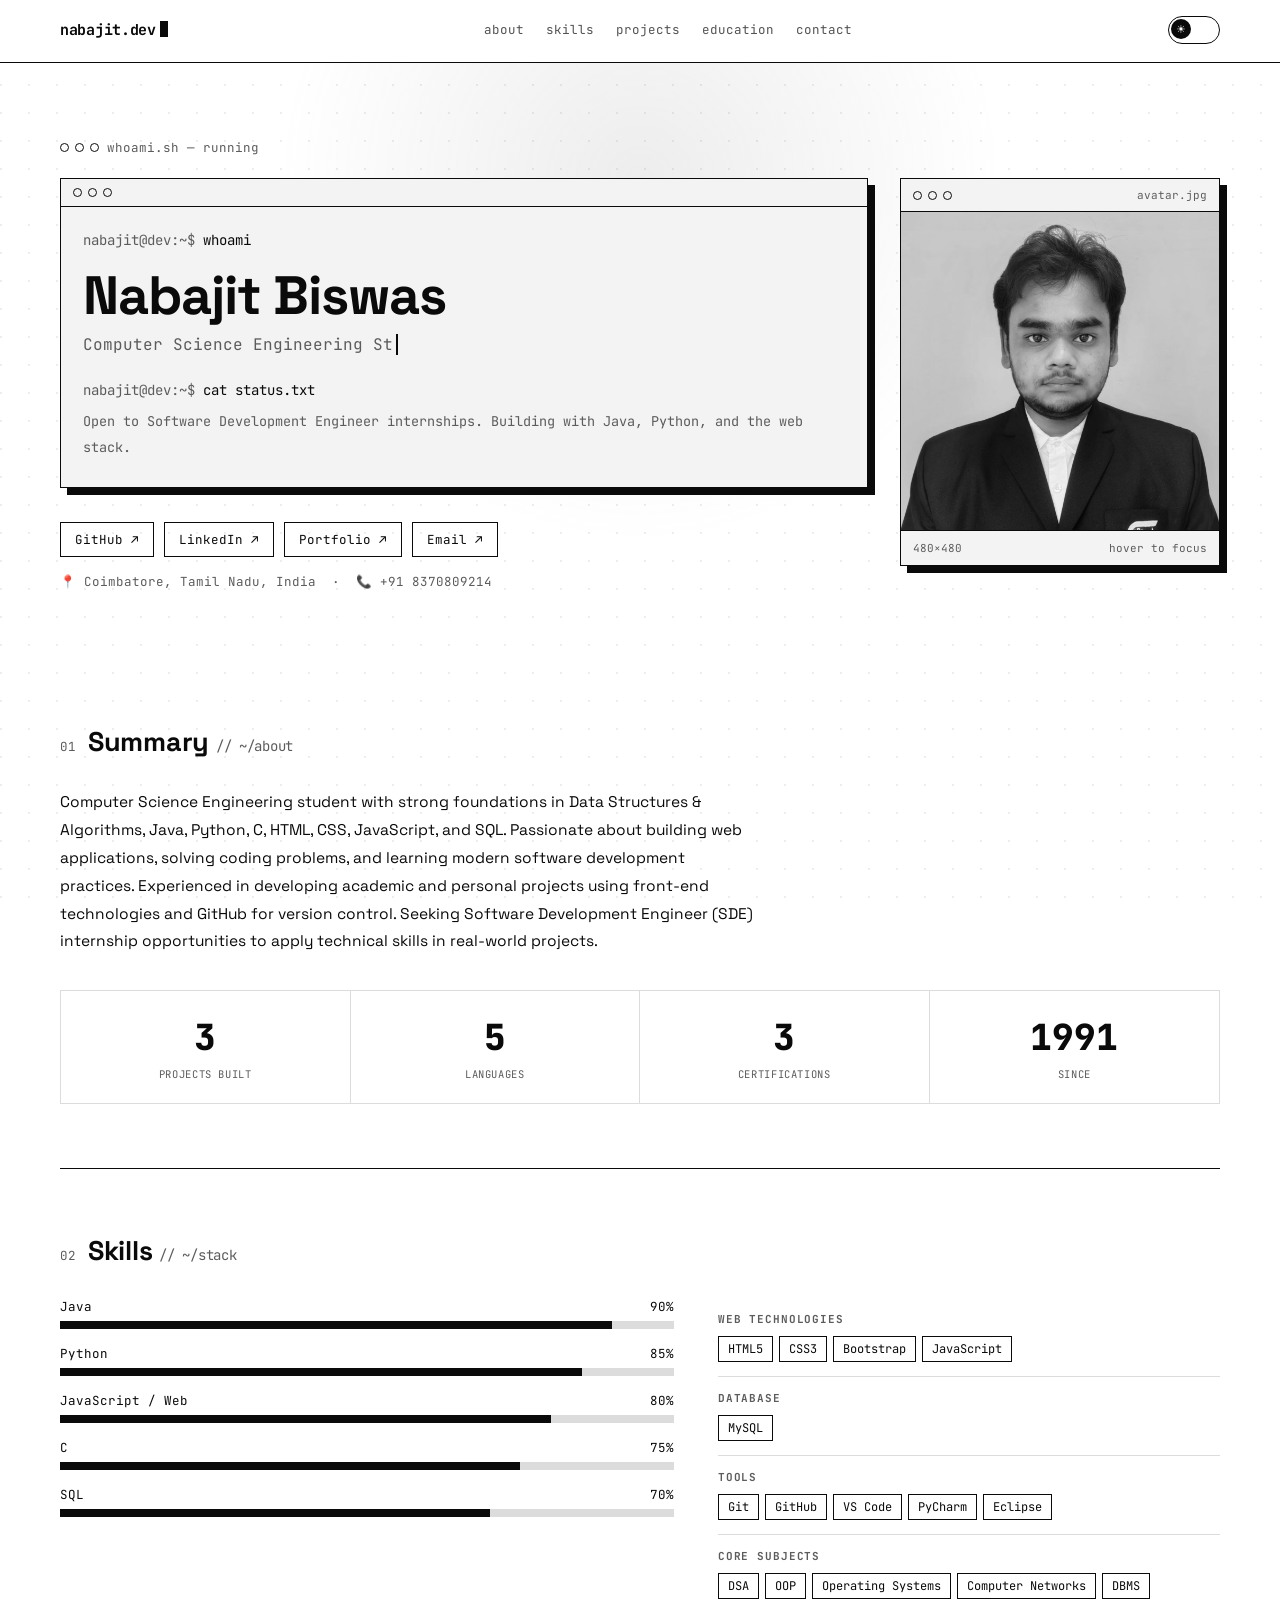
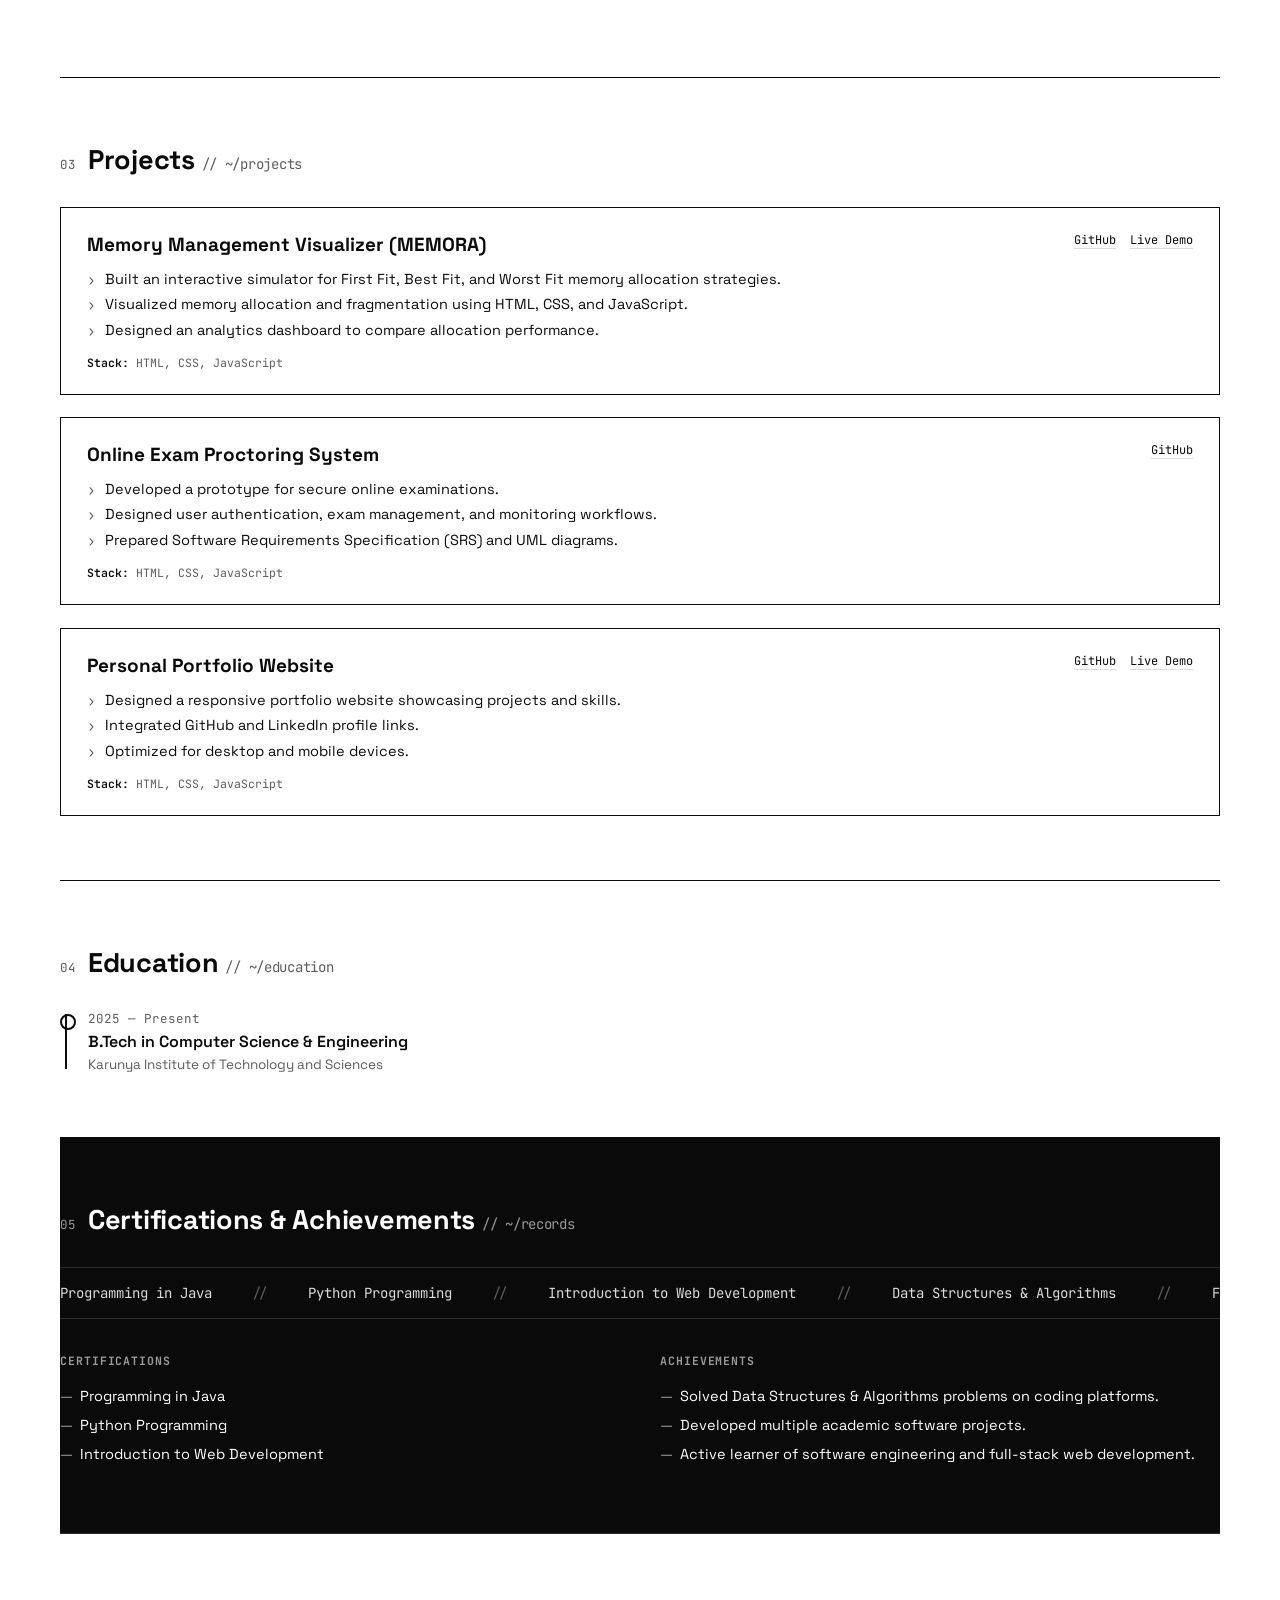
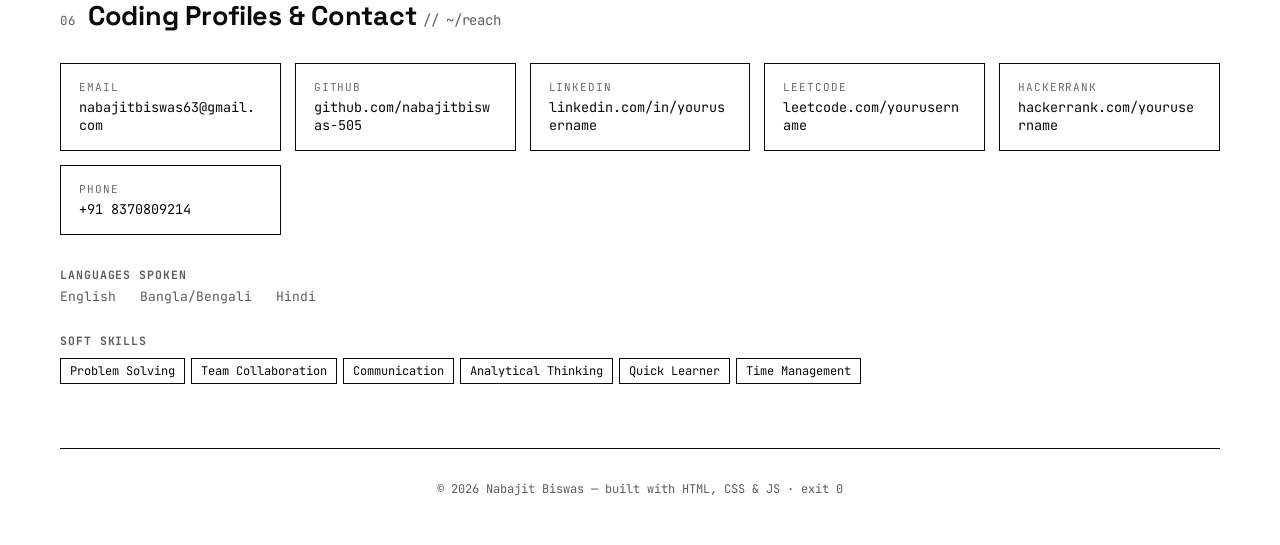
==== index.html @ b0992109 "Add files via upload" ====
<!DOCTYPE html>
<html lang="en">
<head>
<meta charset="UTF-8">
<meta name="viewport" content="width=device-width, initial-scale=1.0">
<title>Nabajit Biswas — Software Developer</title>
<link rel="preconnect" href="https://fonts.googleapis.com">
<link href="https://fonts.googleapis.com/css2?family=JetBrains+Mono:wght@400;500;700;800&family=Space+Grotesk:wght@400;500;600;700&display=swap" rel="stylesheet">
<link rel="stylesheet" href="style.css">
</head>
<body data-theme="light">
<div id="dotgrid"></div>
<div id="spotlight"></div>

<header class="nav">
  <div class="nav-inner">
    <div class="brand">nabajit<span class="mono">.dev</span><span class="cursor"></span></div>
    <nav class="links">
      <a href="#about">about</a>
      <a href="#skills">skills</a>
      <a href="#projects">projects</a>
      <a href="#education">education</a>
      <a href="#contact">contact</a>
    </nav>
    <button class="toggle" id="themeToggle" aria-label="Toggle day and night theme">
      <div class="knob"><span id="knobIcon">☀</span></div>
    </button>
  </div>
  <div class="scroll-progress" id="scrollProgress"></div>
</header>

<main class="wrap">

  <!-- ===== 00 HERO ===== -->
  <section class="hero" id="about">
    <div class="eyebrow load-item" style="animation-delay:.05s;">
      <span class="dot-row"><span class="dot"></span><span class="dot"></span><span class="dot"></span></span>
      whoami.sh — running
    </div>

    <div class="hero-grid">
      <div>
        <div class="terminal load-item" style="animation-delay:.15s;">
          <div class="terminal-bar"><span></span><span></span><span></span></div>
          <div class="terminal-body">
            <div><span class="prompt">nabajit@dev:~$</span> <span class="out">whoami</span></div>
            <h1>Nabajit Biswas<span class="glitch-layer">Nabajit Biswas</span></h1>
            <div class="role"><span id="typedRole"></span></div>
            <div><span class="prompt">nabajit@dev:~$</span> <span class="out">cat status.txt</span></div>
            <div style="margin-top:6px; color:var(--muted); font-size:13.5px;">Open to Software Development Engineer internships. Building with Java, Python, and the web stack.</div>
          </div>
        </div>

        <div class="hero-links load-item" style="animation-delay:.3s;">
          <a class="pill" href="https://github.com/nabajitbiswas-505" target="_blank" rel="noopener"><span>GitHub ↗</span></a>
          <a class="pill" href="https://linkedin.com/in/yourusername" target="_blank" rel="noopener"><span>LinkedIn ↗</span></a>
          <a class="pill" href="https://yourportfolio.com" target="_blank" rel="noopener"><span>Portfolio ↗</span></a>
          <a class="pill" href="mailto:nabajitbiswas63@gmail.com"><span>Email ↗</span></a>
        </div>
        <div class="location load-item" style="animation-delay:.4s;">📍 Coimbatore, Tamil Nadu, India &nbsp;·&nbsp; 📞 +91 8370809214</div>
      </div>

      <!-- Profile photo — replace the src below with your own image -->
      <div class="photo-card load-item" style="animation-delay:.2s;">
        <div class="photo-bar">
          <span class="photo-bar-dots"><span></span><span></span><span></span></span>
          <span class="photo-bar-label">avatar.jpg</span>
        </div>
        <div class="photo-frame">
          <img src="avatar.jpg" alt="Nabajit Biswas">
        </div>
        <div class="photo-caption"><span>480×480</span><span>hover to focus</span></div>
      </div>
    </div>
  </section>

  <!-- ===== 01 ABOUT / SUMMARY + STATS ===== -->
  <section class="portion reveal">
    <div class="sec-head">
      <span class="sec-num mono">01</span>
      <span class="sec-title">Summary <span class="path">// ~/about</span></span>
    </div>
    <p class="body-text">
      Computer Science Engineering student with strong foundations in Data Structures &amp; Algorithms, Java, Python, C, HTML, CSS, JavaScript, and SQL. Passionate about building web applications, solving coding problems, and learning modern software development practices. Experienced in developing academic and personal projects using front-end technologies and GitHub for version control. Seeking Software Development Engineer (SDE) internship opportunities to apply technical skills in real-world projects.
    </p>
    <div class="stat-row reveal-stagger">
      <div class="stat"><div class="num" data-count="3">0</div><div class="label">Projects Built</div></div>
      <div class="stat"><div class="num" data-count="5">0</div><div class="label">Languages</div></div>
      <div class="stat"><div class="num" data-count="3">0</div><div class="label">Certifications</div></div>
      <div class="stat"><div class="num" data-count="2025">0</div><div class="label">Since</div></div>
    </div>
  </section>

  <!-- ===== 02 SKILLS ===== -->
  <section class="portion reveal" id="skills">
    <div class="sec-head">
      <span class="sec-num mono">02</span>
      <span class="sec-title">Skills <span class="path">// ~/stack</span></span>
    </div>
    <div class="skills-layout">
      <div>
        <div class="bar-item">
          <div class="bar-top"><span>Java</span><span class="muted">90%</span></div>
          <div class="bar-track"><div class="bar-fill" data-fill="90"></div></div>
        </div>
        <div class="bar-item">
          <div class="bar-top"><span>Python</span><span class="muted">85%</span></div>
          <div class="bar-track"><div class="bar-fill" data-fill="85"></div></div>
        </div>
        <div class="bar-item">
          <div class="bar-top"><span>JavaScript / Web</span><span class="muted">80%</span></div>
          <div class="bar-track"><div class="bar-fill" data-fill="80"></div></div>
        </div>
        <div class="bar-item">
          <div class="bar-top"><span>C</span><span class="muted">75%</span></div>
          <div class="bar-track"><div class="bar-fill" data-fill="75"></div></div>
        </div>
        <div class="bar-item">
          <div class="bar-top"><span>SQL</span><span class="muted">70%</span></div>
          <div class="bar-track"><div class="bar-fill" data-fill="70"></div></div>
        </div>
      </div>
      <div>
        <div class="skill-cat">
          <h3>Web Technologies</h3>
          <div class="tag-list"><span class="tag">HTML5</span><span class="tag">CSS3</span><span class="tag">Bootstrap</span><span class="tag">JavaScript</span></div>
        </div>
        <div class="skill-cat">
          <h3>Database</h3>
          <div class="tag-list"><span class="tag">MySQL</span></div>
        </div>
        <div class="skill-cat">
          <h3>Tools</h3>
          <div class="tag-list"><span class="tag">Git</span><span class="tag">GitHub</span><span class="tag">VS Code</span><span class="tag">PyCharm</span><span class="tag">Eclipse</span></div>
        </div>
        <div class="skill-cat">
          <h3>Core Subjects</h3>
          <div class="tag-list">
            <span class="tag">DSA</span><span class="tag">OOP</span><span class="tag">Operating Systems</span><span class="tag">Computer Networks</span><span class="tag">DBMS</span>
          </div>
        </div>
      </div>
    </div>
  </section>

  <!-- ===== 03 PROJECTS ===== -->
  <section class="portion reveal" id="projects">
    <div class="sec-head">
      <span class="sec-num mono">03</span>
      <span class="sec-title">Projects <span class="path">// ~/projects</span></span>
    </div>

    <div class="project tilt">
      <div class="project-top">
        <div class="project-title">Memory Management Visualizer (MEMORA)</div>
        <div class="project-links">
          <a href="https://github.com/yourusername/memora" target="_blank" rel="noopener">GitHub</a>
          <a href="https://yourusername.github.io/memora" target="_blank" rel="noopener">Live Demo</a>
        </div>
      </div>
      <ul>
        <li>Built an interactive simulator for First Fit, Best Fit, and Worst Fit memory allocation strategies.</li>
        <li>Visualized memory allocation and fragmentation using HTML, CSS, and JavaScript.</li>
        <li>Designed an analytics dashboard to compare allocation performance.</li>
      </ul>
      <div class="stack"><b>Stack:</b> HTML, CSS, JavaScript</div>
    </div>

    <div class="project tilt">
      <div class="project-top">
        <div class="project-title">Online Exam Proctoring System</div>
        <div class="project-links"><a href="https://github.com/yourusername/online-exam-proctoring" target="_blank" rel="noopener">GitHub</a></div>
      </div>
      <ul>
        <li>Developed a prototype for secure online examinations.</li>
        <li>Designed user authentication, exam management, and monitoring workflows.</li>
        <li>Prepared Software Requirements Specification (SRS) and UML diagrams.</li>
      </ul>
      <div class="stack"><b>Stack:</b> HTML, CSS, JavaScript</div>
    </div>

    <div class="project tilt">
      <div class="project-top">
        <div class="project-title">Personal Portfolio Website</div>
        <div class="project-links">
          <a href="https://github.com/nabajitbiswas-505" target="_blank" rel="noopener">GitHub</a>
          <a href="https://nabajitbiswas-505.github.io/" target="_blank" rel="noopener">Live Demo</a>
        </div>
      </div>
      <ul>
        <li>Designed a responsive portfolio website showcasing projects and skills.</li>
        <li>Integrated GitHub and LinkedIn profile links.</li>
        <li>Optimized for desktop and mobile devices.</li>
      </ul>
      <div class="stack"><b>Stack:</b> HTML, CSS, JavaScript</div>
    </div>
  </section>

  <!-- ===== 04 EDUCATION ===== -->
  <section class="portion reveal" id="education">
    <div class="sec-head">
      <span class="sec-num mono">04</span>
      <span class="sec-title">Education <span class="path">// ~/education</span></span>
    </div>
    <div class="timeline">
      <div class="timeline-item">
        <div class="t-date">2025 — Present</div>
        <div class="t-title">B.Tech in Computer Science &amp; Engineering</div>
        <div class="t-sub">Karunya Institute of Technology and Sciences</div>
      </div>
    </div>
  </section>

  <!-- ===== 05 CERTS + ACHIEVEMENTS (inverted portion) ===== -->
  <section class="portion invert reveal">
    <div class="sec-head">
      <span class="sec-num mono">05</span>
      <span class="sec-title">Certifications &amp; Achievements <span class="path">// ~/records</span></span>
    </div>

    <div class="marquee">
      <div class="marquee-track">
        <span>Programming in Java</span><span>Python Programming</span><span>Introduction to Web Development</span>
        <span>Data Structures &amp; Algorithms</span><span>Full-Stack Web Development</span>
        <span>Programming in Java</span><span>Python Programming</span><span>Introduction to Web Development</span>
        <span>Data Structures &amp; Algorithms</span><span>Full-Stack Web Development</span>
      </div>
    </div>

    <div class="two-col">
      <div>
        <h3 class="mono muted-i" style="font-size:11.5px; text-transform:uppercase; letter-spacing:.08em; margin-bottom:14px;">Certifications</h3>
        <ul class="list-plain">
          <li>Programming in Java</li>
          <li>Python Programming</li>
          <li>Introduction to Web Development</li>
        </ul>
      </div>
      <div>
        <h3 class="mono muted-i" style="font-size:11.5px; text-transform:uppercase; letter-spacing:.08em; margin-bottom:14px;">Achievements</h3>
        <ul class="list-plain">
          <li>Solved Data Structures &amp; Algorithms problems on coding platforms.</li>
          <li>Developed multiple academic software projects.</li>
          <li>Active learner of software engineering and full-stack web development.</li>
        </ul>
      </div>
    </div>
  </section>

  <!-- ===== 06 CONTACT ===== -->
  <section class="portion reveal" id="contact">
    <div class="sec-head">
      <span class="sec-num mono">06</span>
      <span class="sec-title">Coding Profiles &amp; Contact <span class="path">// ~/reach</span></span>
    </div>
    <div class="contact-grid reveal-stagger">
      <a class="contact-card" href="mailto:nabajitbiswas63@gmail.com"><span class="k">Email</span><span class="v">nabajitbiswas63@gmail.com</span></a>
      <a class="contact-card" href="https://github.com/nabajitbiswas-505" target="_blank" rel="noopener"><span class="k">GitHub</span><span class="v">github.com/nabajitbiswas-505</span></a>
      <a class="contact-card" href="https://linkedin.com/in/yourusername" target="_blank" rel="noopener"><span class="k">LinkedIn</span><span class="v">linkedin.com/in/yourusername</span></a>
      <a class="contact-card" href="https://leetcode.com/yourusername" target="_blank" rel="noopener"><span class="k">LeetCode</span><span class="v">leetcode.com/yourusername</span></a>
      <a class="contact-card" href="https://www.hackerrank.com/yourusername" target="_blank" rel="noopener"><span class="k">HackerRank</span><span class="v">hackerrank.com/yourusername</span></a>
      <a class="contact-card" href="tel:+918370809214"><span class="k">Phone</span><span class="v">+91 8370809214</span></a>
    </div>

    <div style="margin-top:32px;">
      <h3 class="mono" style="font-size:11.5px; text-transform:uppercase; letter-spacing:.08em; color:var(--muted); margin-bottom:6px;">Languages Spoken</h3>
      <div class="lang-row"><span>English</span><span>Bangla/Bengali</span><span>Hindi</span></div>
    </div>
    <div style="margin-top:28px;">
      <h3 class="mono" style="font-size:11.5px; text-transform:uppercase; letter-spacing:.08em; color:var(--muted); margin-bottom:10px;">Soft Skills</h3>
      <div class="tag-list">
        <span class="tag">Problem Solving</span><span class="tag">Team Collaboration</span><span class="tag">Communication</span>
        <span class="tag">Analytical Thinking</span><span class="tag">Quick Learner</span><span class="tag">Time Management</span>
      </div>
    </div>
  </section>

</main>

<footer><p>© 2026 Nabajit Biswas — built with HTML, CSS &amp; JS · exit 0</p></footer>

<script src="script.js"></script>
</body>
</html>
---- style.css ----
:root{
    --bg:#ffffff; --fg:#0a0a0a; --muted:#5c5c5c;
    --line:#0a0a0a; --line-faint:#dcdcdc; --panel:#f3f3f3;
    --invert-bg:#0a0a0a; --invert-fg:#ffffff; --invert-muted:#9a9a9a; --invert-line-faint:#2c2c2c;
    --shadow:7px 7px 0 var(--fg);
    color-scheme:light;
  }
  [data-theme="dark"]{
    --bg:#0a0a0a; --fg:#f5f5f5; --muted:#9a9a9a;
    --line:#f5f5f5; --line-faint:#2c2c2c; --panel:#151515;
    --invert-bg:#f5f5f5; --invert-fg:#0a0a0a; --invert-muted:#5c5c5c; --invert-line-faint:#dcdcdc;
    --shadow:7px 7px 0 var(--fg);
    color-scheme:dark;
  }
  *{ box-sizing:border-box; margin:0; padding:0; }
  html{ scroll-behavior:smooth; }
  body{
    background:var(--bg); color:var(--fg); font-family:'Space Grotesk',sans-serif;
    transition:background .4s ease, color .4s ease; -webkit-font-smoothing:antialiased;
    overflow-x:hidden;
  }
  .mono{ font-family:'JetBrains Mono',monospace; }
  a{ color:inherit; }
  ::selection{ background:var(--fg); color:var(--bg); }
  @media (prefers-reduced-motion: reduce){
    *{ animation-duration:.01ms !important; transition-duration:.01ms !important; }
    html{ scroll-behavior:auto; }
  }

  .wrap{ max-width:1240px; margin:0 auto; padding:0 40px; position:relative; z-index:1; }

  /* dot-grid ambient bg, follows theme */
  #spotlight{
    position:fixed; inset:0; pointer-events:none; z-index:0;
    background:radial-gradient(600px circle at var(--mx,50%) var(--my,20%), rgba(127,127,127,.14), transparent 60%);
    transition:background .4s ease;
  }
  #dotgrid{
    position:fixed; inset:0; pointer-events:none; z-index:0;
    background-image:radial-gradient(circle at 1px 1px, var(--line-faint) 1px, transparent 1px);
    background-size:28px 28px; opacity:.5;
  }

  /* ---------- NAV ---------- */
  header.nav{
    position:sticky; top:0; z-index:50; background:var(--bg);
    border-bottom:1px solid var(--line); transition:background .4s ease, border-color .4s ease;
  }
  .nav-inner{ display:flex; align-items:center; justify-content:space-between; padding:16px 40px; max-width:1240px; margin:0 auto; }
  .brand{ font-family:'JetBrains Mono',monospace; font-weight:700; font-size:15px; letter-spacing:-.02em; }
  .brand .cursor{ display:inline-block; width:8px; height:16px; background:var(--fg); margin-left:4px; animation:blink 1.1s step-end infinite; vertical-align:-2px; }
  @keyframes blink{ 50%{ opacity:0; } }
  nav.links{ display:flex; gap:22px; font-family:'JetBrains Mono',monospace; font-size:12.5px; }
  nav.links a{ text-decoration:none; opacity:.7; position:relative; padding-bottom:2px; }
  nav.links a:hover{ opacity:1; }
  nav.links a::after{ content:""; position:absolute; left:0; bottom:-2px; width:0; height:1px; background:var(--fg); transition:width .2s ease; }
  nav.links a:hover::after{ width:100%; }
  .toggle{
    width:52px; height:28px; border:1.5px solid var(--line); border-radius:20px; position:relative;
    cursor:pointer; background:transparent; flex-shrink:0; transition:border-color .4s ease; overflow:hidden;
  }
  .toggle .knob{
    position:absolute; top:2px; left:2px; width:20px; height:20px; border-radius:50%; background:var(--fg);
    transition:transform .4s cubic-bezier(.65,0,.35,1), background .4s ease;
    display:flex; align-items:center; justify-content:center; font-size:11px; color:var(--bg);
  }
  [data-theme="dark"] .toggle .knob{ transform:translateX(24px) rotate(360deg); }
  .toggle:active .knob{ transform:scale(.86); }
  [data-theme="dark"] .toggle:active .knob{ transform:translateX(24px) scale(.86); }
  .scroll-progress{ height:2px; width:0%; background:var(--fg); transition:width .1s linear, background .4s ease; }

  /* ---------- REVEAL ---------- */
  .reveal{ opacity:0; transform:translateY(24px); transition:opacity .7s cubic-bezier(.2,.7,.2,1), transform .7s cubic-bezier(.2,.7,.2,1); }
  .reveal.in{ opacity:1; transform:translateY(0); }
  .reveal-stagger > *{ opacity:0; transform:translateY(18px); transition:opacity .55s ease, transform .55s ease; }
  .reveal-stagger.in > *{ opacity:1; transform:translateY(0); }
  .reveal-stagger.in > *:nth-child(1){ transition-delay:.03s; }
  .reveal-stagger.in > *:nth-child(2){ transition-delay:.1s; }
  .reveal-stagger.in > *:nth-child(3){ transition-delay:.17s; }
  .reveal-stagger.in > *:nth-child(4){ transition-delay:.24s; }
  .reveal-stagger.in > *:nth-child(5){ transition-delay:.31s; }
  .load-item{ opacity:0; transform:translateY(14px); animation:loadIn .6s cubic-bezier(.2,.7,.2,1) forwards; }
  @keyframes loadIn{ to{ opacity:1; transform:translateY(0); } }

  /* ================= HERO (Portion 00) ================= */
  section.hero{ padding:76px 0 60px; position:relative; }
  .eyebrow{ font-family:'JetBrains Mono',monospace; font-size:12.5px; color:var(--muted); display:flex; align-items:center; gap:8px; margin-bottom:22px; }
  .dot-row{ display:flex; gap:6px; }
  .dot{ width:9px; height:9px; border-radius:50%; border:1.5px solid var(--line); }

  .hero-grid{ display:grid; grid-template-columns:1fr 320px; gap:32px; align-items:start; }
  @media (max-width:900px){ .hero-grid{ grid-template-columns:1fr; } }

  /* photo card — same terminal-window aesthetic, holds the profile photo */
  .photo-card{ border:1.5px solid var(--line); background:var(--panel); box-shadow:var(--shadow); margin-bottom:34px; }
  .photo-bar{ display:flex; align-items:center; justify-content:space-between; padding:9px 12px; border-bottom:1.5px solid var(--line); }
  .photo-bar .photo-bar-dots{ display:flex; gap:6px; }
  .photo-bar .photo-bar-dots span{ width:9px; height:9px; border-radius:50%; border:1.5px solid var(--line); }
  .photo-bar .photo-bar-label{ font-family:'JetBrains Mono',monospace; font-size:11px; color:var(--muted); }
  .photo-frame{ aspect-ratio:1/1; overflow:hidden; position:relative; background:var(--line-faint); }
  .photo-frame img{ width:100%; height:100%; object-fit:cover; display:block; filter:grayscale(100%) contrast(1.05); transition:filter .35s ease; }
  .photo-frame:hover img{ filter:grayscale(0%) contrast(1); }
  .photo-caption{ padding:10px 12px; font-family:'JetBrains Mono',monospace; font-size:11px; color:var(--muted); border-top:1.5px solid var(--line); display:flex; justify-content:space-between; }
  @media (max-width:900px){ .photo-card{ max-width:320px; margin:0 auto 34px; } }

  .terminal{ border:1.5px solid var(--line); background:var(--panel); box-shadow:var(--shadow); margin-bottom:34px; }
  .terminal-bar{ display:flex; align-items:center; gap:6px; padding:9px 12px; border-bottom:1.5px solid var(--line); }
  .terminal-bar span{ width:9px; height:9px; border-radius:50%; border:1.5px solid var(--line); }
  .terminal-body{ padding:20px 22px 26px; font-family:'JetBrains Mono',monospace; font-size:14px; line-height:1.9; }
  .terminal-body .prompt{ color:var(--muted); }
  .terminal h1{
    font-family:'Space Grotesk',sans-serif; font-weight:700; font-size:clamp(32px,6vw,54px);
    line-height:1.05; letter-spacing:-.02em; margin:14px 0 6px; position:relative; display:inline-block;
  }
  .terminal h1 .glitch-layer{
    position:absolute; inset:0; opacity:0; mix-blend-mode:difference;
  }
  .terminal h1:hover .glitch-layer{ animation:glitch .35s steps(2,end) 2; opacity:1; }
  @keyframes glitch{
    0%{ transform:translate(0,0); clip-path:inset(0 0 80% 0); }
    25%{ transform:translate(-3px,1px); clip-path:inset(20% 0 50% 0); }
    50%{ transform:translate(3px,-1px); clip-path:inset(60% 0 10% 0); }
    75%{ transform:translate(-2px,0); clip-path:inset(40% 0 40% 0); }
    100%{ transform:translate(0,0); clip-path:inset(0 0 90% 0); opacity:0; }
  }
  #typedRole{ border-right:2px solid var(--fg); padding-right:3px; animation:caret 0.9s step-end infinite; }
  @keyframes caret{ 50%{ border-color:transparent; } }
  .role{ font-size:16px; color:var(--muted); margin-bottom:16px; min-height:22px; }
  .hero-links{ display:flex; flex-wrap:wrap; gap:10px; }
  .pill{
    font-family:'JetBrains Mono',monospace; font-size:12.5px; text-decoration:none; border:1.5px solid var(--line);
    padding:8px 14px; display:inline-flex; align-items:center; gap:6px; position:relative; overflow:hidden;
  }
  .pill span{ position:relative; z-index:1; transition:color .3s ease; }
  .pill::before{
    content:""; position:absolute; inset:0; background:var(--fg); transform:translateY(101%);
    transition:transform .28s cubic-bezier(.65,0,.35,1); z-index:0;
  }
  .pill:hover::before{ transform:translateY(0); }
  .pill:hover span{ color:var(--bg); }
  .location{ font-family:'JetBrains Mono',monospace; font-size:12.5px; color:var(--muted); margin-top:16px; }

  /* ================= PORTION SHELL ================= */
  .portion{ padding:64px 0; border-bottom:1px solid var(--line); position:relative; }
  .portion.invert{
    background:var(--invert-bg); color:var(--invert-fg); border-color:var(--invert-line-faint);
    transition:background .4s ease, color .4s ease;
  }
  .portion.invert .muted-i{ color:var(--invert-muted); }
  .sec-head{ display:flex; align-items:baseline; gap:12px; margin-bottom:30px; }
  .sec-num{ font-family:'JetBrains Mono',monospace; font-size:12.5px; color:var(--muted); }
  .portion.invert .sec-num{ color:var(--invert-muted); }
  .sec-title{ font-family:'Space Grotesk',sans-serif; font-weight:700; font-size:27px; letter-spacing:-.01em; }
  .sec-title .path{ font-family:'JetBrains Mono',monospace; font-weight:400; font-size:14px; color:var(--muted); }
  .portion.invert .sec-title .path{ color:var(--invert-muted); }
  p.body-text{ font-size:15.5px; line-height:1.8; max-width:70ch; }

  /* ================= 01 ABOUT + STATS ================= */
  .stat-row{ display:grid; grid-template-columns:repeat(4,1fr); gap:0; border:1px solid var(--line-faint); margin-top:34px; }
  .stat{ padding:22px 18px; text-align:center; border-right:1px solid var(--line-faint); }
  .stat:last-child{ border-right:none; }
  .stat .num{ font-family:'JetBrains Mono',monospace; font-weight:800; font-size:clamp(26px,4vw,36px); }
  .stat .label{ font-family:'JetBrains Mono',monospace; font-size:10.5px; text-transform:uppercase; letter-spacing:.06em; color:var(--muted); margin-top:6px; }
  @media (max-width:640px){ .stat-row{ grid-template-columns:repeat(2,1fr); } .stat:nth-child(2){ border-right:none; } }

  /* ================= 02 SKILLS (bars + tags) ================= */
  .skills-layout{ display:grid; grid-template-columns:1.1fr .9fr; gap:44px; }
  @media (max-width:720px){ .skills-layout{ grid-template-columns:1fr; } }
  .bar-item{ margin-bottom:16px; }
  .bar-top{ display:flex; justify-content:space-between; font-family:'JetBrains Mono',monospace; font-size:12.5px; margin-bottom:6px; }
  .bar-track{ height:8px; background:var(--line-faint); position:relative; overflow:hidden; }
  .bar-fill{ position:absolute; inset:0; width:0%; background:var(--fg); transition:width 1.1s cubic-bezier(.16,1,.3,1); }
  .skill-cat{ padding:14px 0; border-top:1px solid var(--line-faint); }
  .skill-cat:first-child{ border-top:none; }
  .skill-cat h3{ font-family:'JetBrains Mono',monospace; font-size:11px; text-transform:uppercase; letter-spacing:.08em; color:var(--muted); margin-bottom:10px; }
  .tag-list{ display:flex; flex-wrap:wrap; gap:6px; }
  .tag{
    font-family:'JetBrains Mono',monospace; font-size:12px; padding:4px 9px; border:1px solid var(--line);
    background:transparent; transition:background .18s ease,color .18s ease,transform .18s ease;
  }
  .tag:hover{ background:var(--fg); color:var(--bg); transform:translateY(-2px); }

  /* ================= 03 PROJECTS (tilt cards) ================= */
  .project{
    border:1.5px solid var(--line); padding:24px 26px; margin-bottom:22px; will-change:transform;
    transition:box-shadow .25s ease, transform .1s ease; transform-style:preserve-3d;
  }
  .project:last-child{ margin-bottom:0; }
  .project-top{ display:flex; justify-content:space-between; align-items:flex-start; gap:16px; flex-wrap:wrap; margin-bottom:10px; }
  .project-title{ font-family:'Space Grotesk',sans-serif; font-weight:700; font-size:19px; }
  .project-links{ display:flex; gap:14px; font-family:'JetBrains Mono',monospace; font-size:12px; }
  .project-links a{ text-decoration:none; border-bottom:1px solid var(--line-faint); }
  .project-links a:hover{ border-color:var(--fg); }
  .project ul{ list-style:none; margin:10px 0 12px; }
  .project li{ font-size:14.5px; line-height:1.75; position:relative; padding-left:18px; }
  .project li::before{ content:"›"; position:absolute; left:0; color:var(--muted); font-family:'JetBrains Mono',monospace; }
  .stack{ font-family:'JetBrains Mono',monospace; font-size:11.5px; color:var(--muted); }
  .stack b{ color:var(--fg); font-weight:600; }

  /* ================= 04 EDUCATION (drawn timeline) ================= */
  .timeline{ position:relative; padding-left:28px; }
  .timeline::before{
    content:""; position:absolute; left:5px; top:4px; bottom:4px; width:2px; background:var(--line-faint);
  }
  .timeline::after{
    content:""; position:absolute; left:5px; top:4px; width:2px; height:0; background:var(--fg);
    transition:height 1s cubic-bezier(.16,1,.3,1);
  }
  .timeline.in::after{ height:calc(100% - 8px); }
  .timeline-item{ position:relative; padding-bottom:26px; }
  .timeline-item:last-child{ padding-bottom:0; }
  .timeline-item::before{
    content:""; position:absolute; left:-28px; top:4px; width:12px; height:12px; border-radius:50%;
    background:var(--bg); border:2px solid var(--line);
  }
  .t-date{ font-family:'JetBrains Mono',monospace; font-size:12.5px; color:var(--muted); margin-bottom:4px; }
  .t-title{ font-weight:600; font-size:16px; margin-bottom:4px; }
  .t-sub{ font-size:13.5px; color:var(--muted); }

  /* ================= 05 CERTS/ACHIEVEMENTS (marquee) ================= */
  .marquee{ overflow:hidden; border-top:1px solid var(--invert-line-faint); border-bottom:1px solid var(--invert-line-faint); padding:16px 0; margin:8px 0 34px; }
  .marquee-track{ display:flex; width:max-content; gap:40px; animation:scrollLeft 22s linear infinite; }
  .marquee:hover .marquee-track{ animation-play-state:paused; }
  .marquee-track span{ font-family:'JetBrains Mono',monospace; font-size:14px; white-space:nowrap; opacity:.85; }
  .marquee-track span::after{ content:"//"; margin-left:40px; opacity:.4; }
  @keyframes scrollLeft{ from{ transform:translateX(0); } to{ transform:translateX(-50%); } }
  .two-col{ display:grid; grid-template-columns:1fr 1fr; gap:40px; }
  @media (max-width:640px){ .two-col{ grid-template-columns:1fr; gap:32px; } }
  .list-plain{ list-style:none; }
  .list-plain li{ font-size:14.5px; line-height:2; padding-left:20px; position:relative; }
  .list-plain li::before{ content:"—"; position:absolute; left:0; color:var(--muted); }
  .portion.invert .list-plain li::before{ color:var(--invert-muted); }

  /* ================= 06 CONTACT ================= */
  .contact-grid{ display:grid; grid-template-columns:repeat(auto-fit,minmax(200px,1fr)); gap:14px; }
  .contact-card{
    border:1.5px solid var(--line); padding:16px 18px; text-decoration:none; display:flex; flex-direction:column;
    gap:4px; position:relative; overflow:hidden;
  }
  .contact-card span{ position:relative; z-index:1; transition:color .3s ease; }
  .contact-card::before{
    content:""; position:absolute; inset:0; background:var(--fg); transform:translateY(101%);
    transition:transform .28s cubic-bezier(.65,0,.35,1); z-index:0;
  }
  .contact-card:hover::before{ transform:translateY(0); }
  .contact-card:hover span{ color:var(--bg); }
  .contact-card .k{ font-family:'JetBrains Mono',monospace; font-size:11px; text-transform:uppercase; letter-spacing:.08em; opacity:.6; }
  .contact-card .v{ font-family:'JetBrains Mono',monospace; font-size:13.5px; word-break:break-word; }
  .lang-row{ display:flex; gap:24px; flex-wrap:wrap; margin-top:6px; }
  .lang-row span{ font-family:'JetBrains Mono',monospace; font-size:13px; color:var(--muted); }

  footer{ padding:32px 0 48px; text-align:center; }
  footer p{ font-family:'JetBrains Mono',monospace; font-size:12px; color:var(--muted); }

  @media (max-width:600px){
    .nav-inner{ padding:14px 18px; }
    nav.links{ display:none; }
    section.hero{ padding:48px 0 40px; }
    .terminal-body{ padding:16px 16px 20px; font-size:12.5px; }
    .portion{ padding:44px 0; }
  }
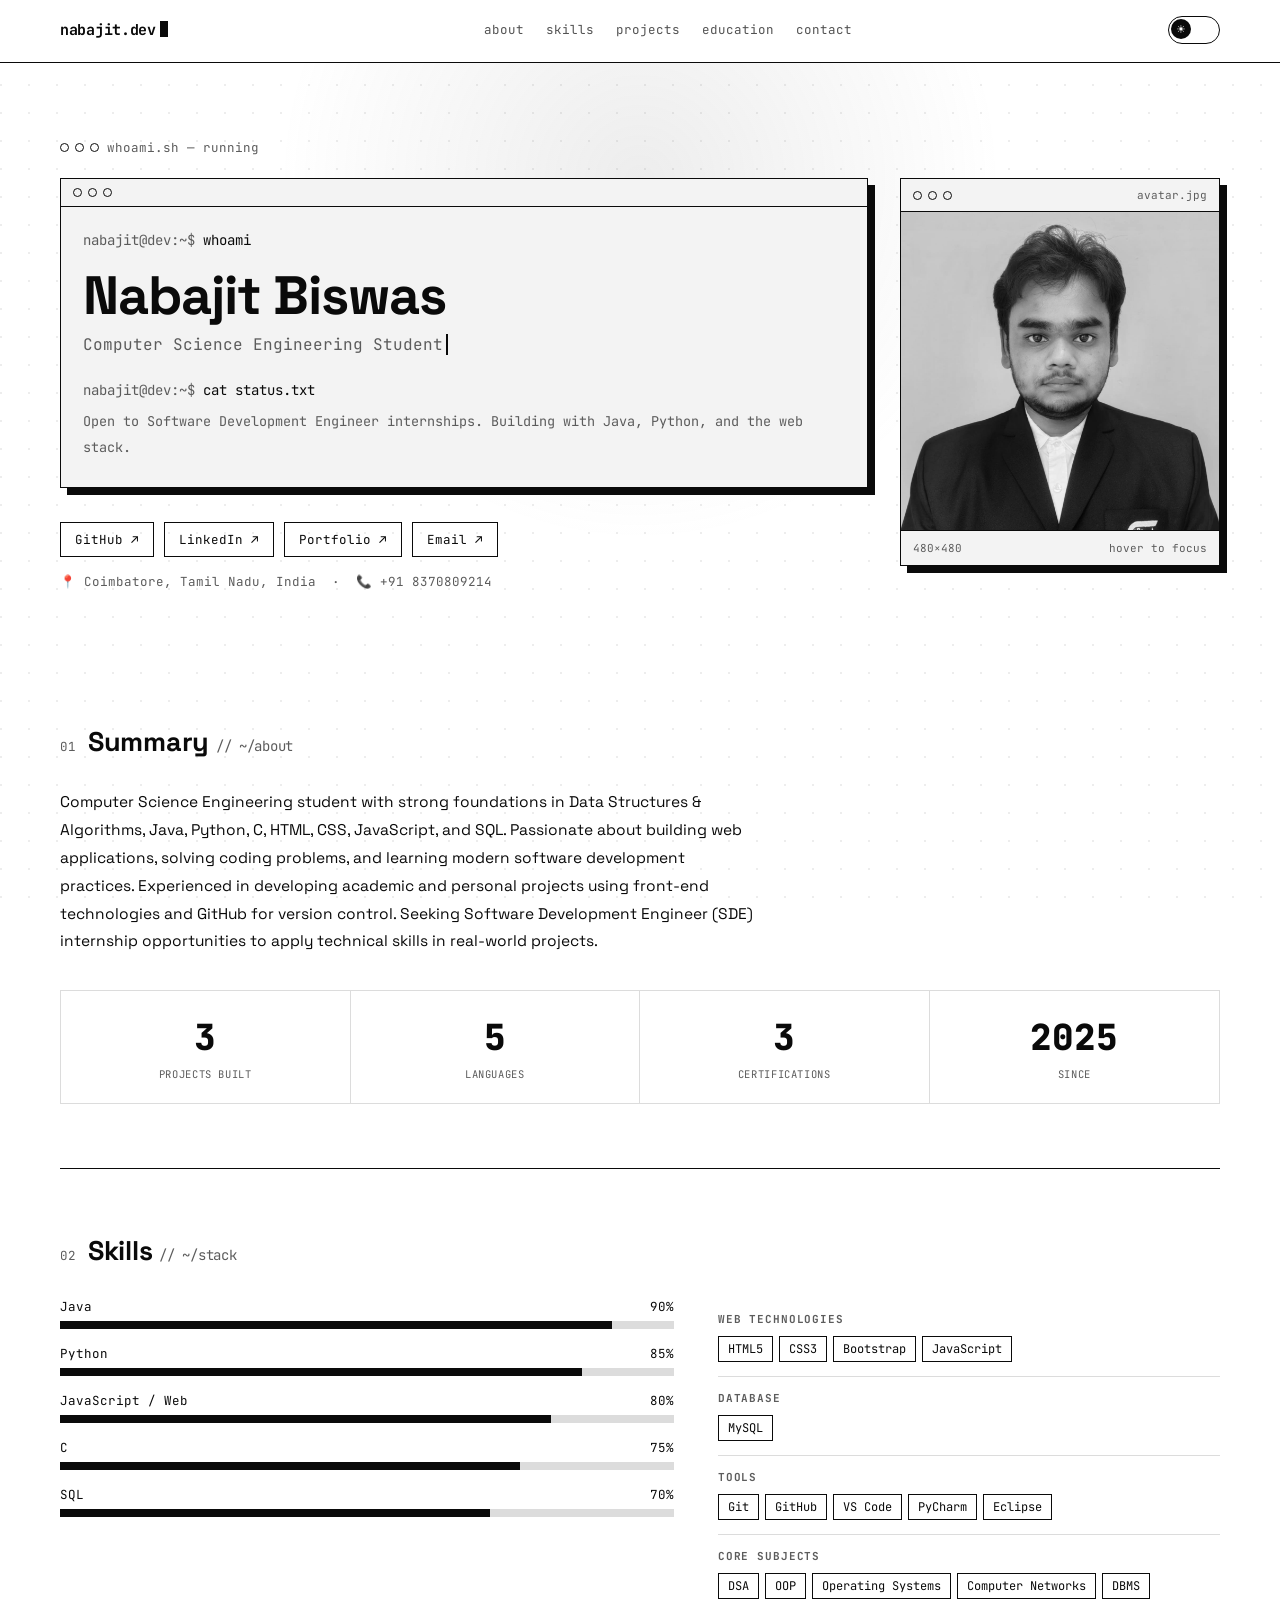
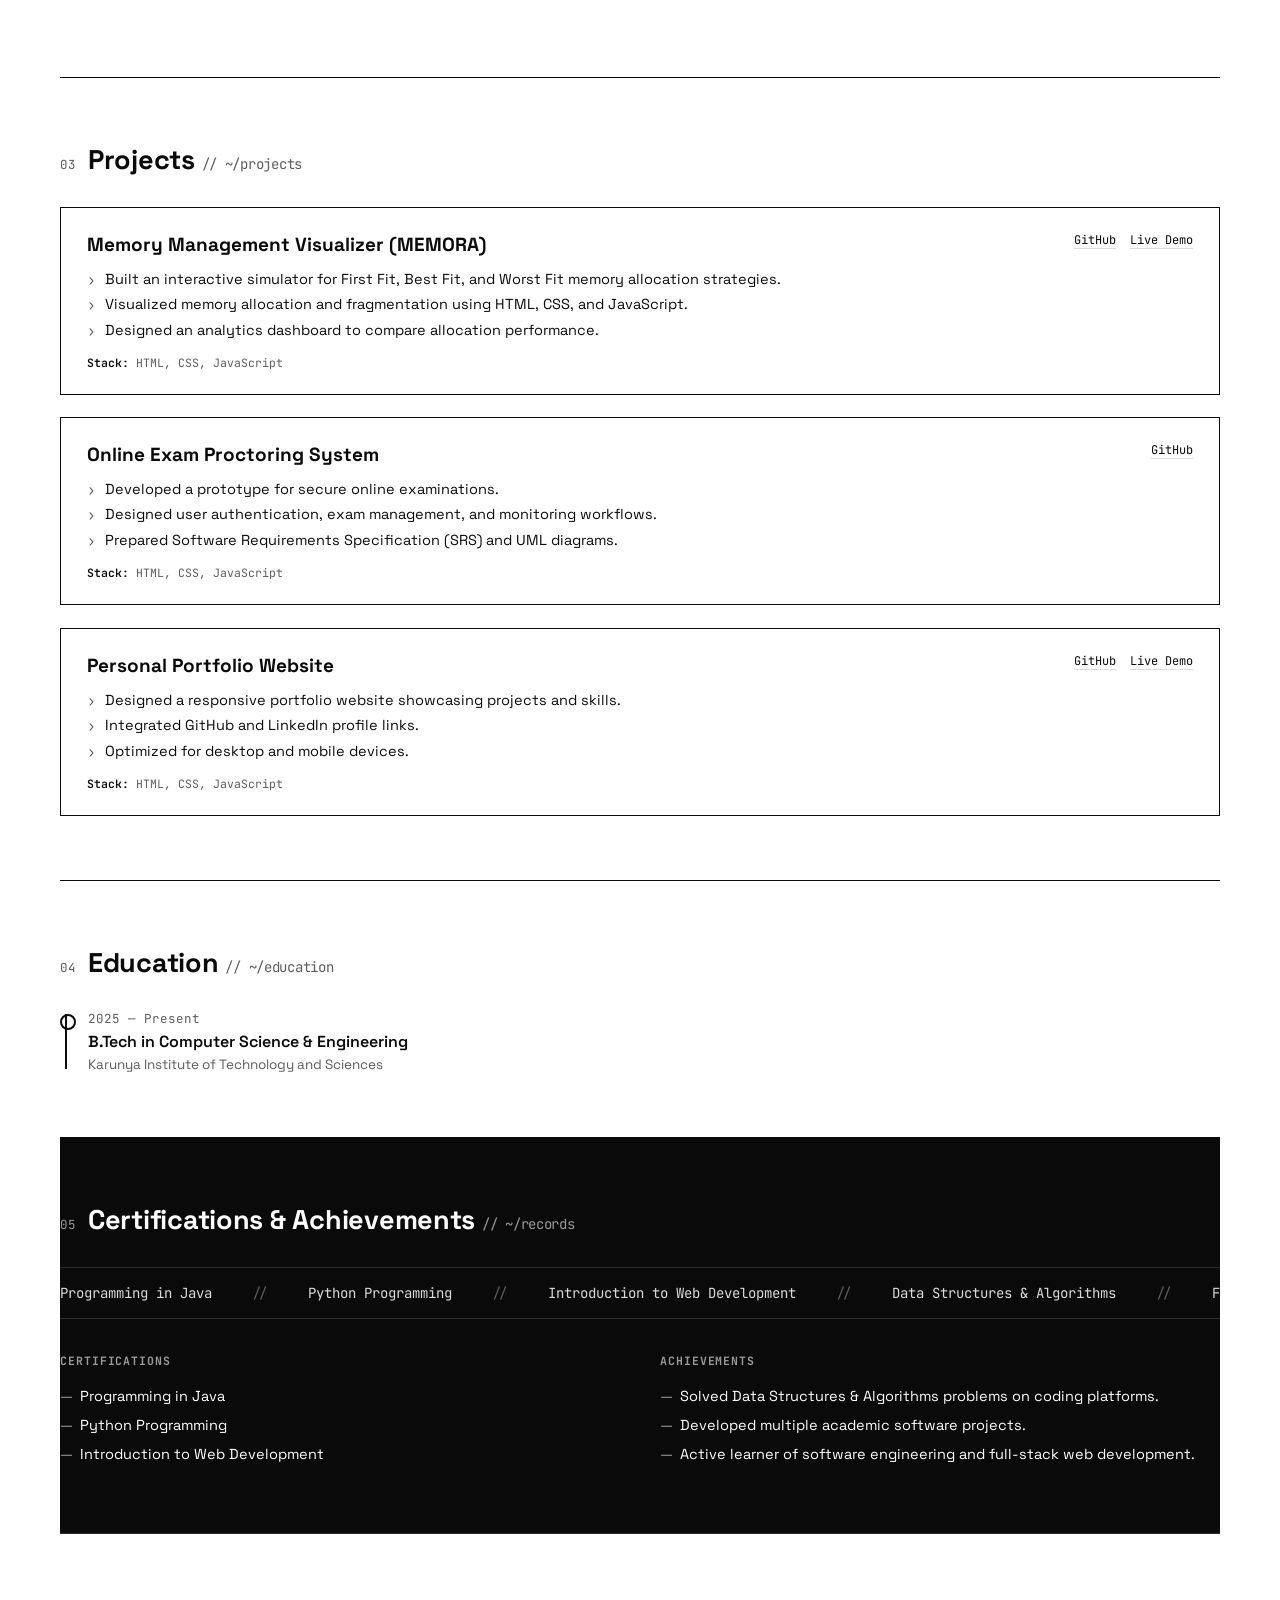
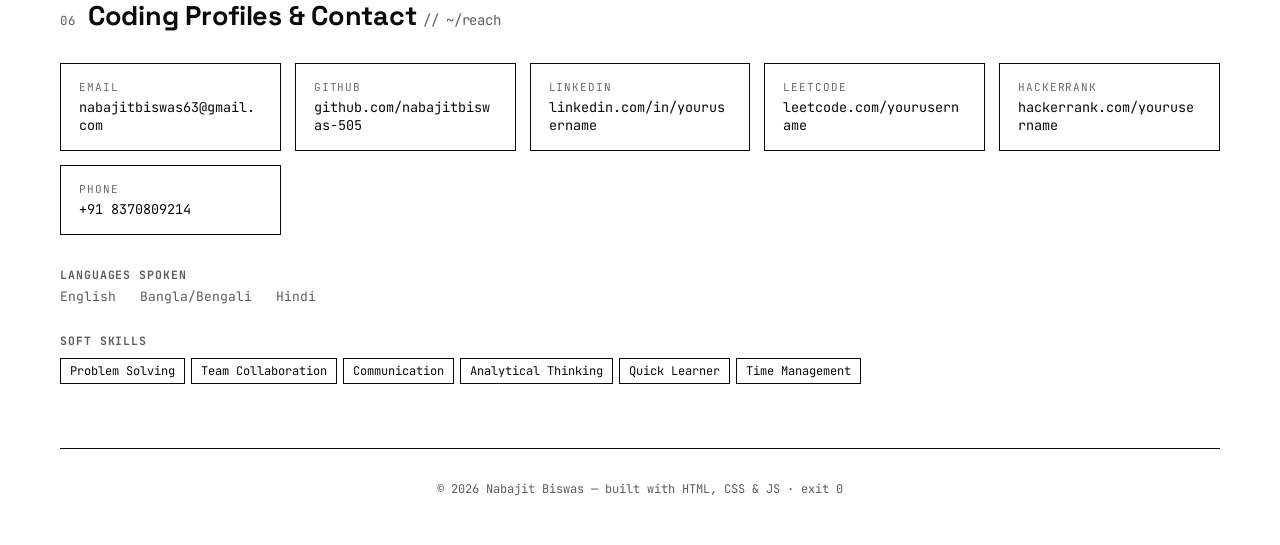
==== commit 6a3baa2a: "index.html" ====
--- a/index.html
+++ b/index.html
@@ -74,6 +74,7 @@
     </div>
   </section>
 
+  
   <!-- ===== 01 ABOUT / SUMMARY + STATS ===== -->
   <section class="portion reveal">
     <div class="sec-head">
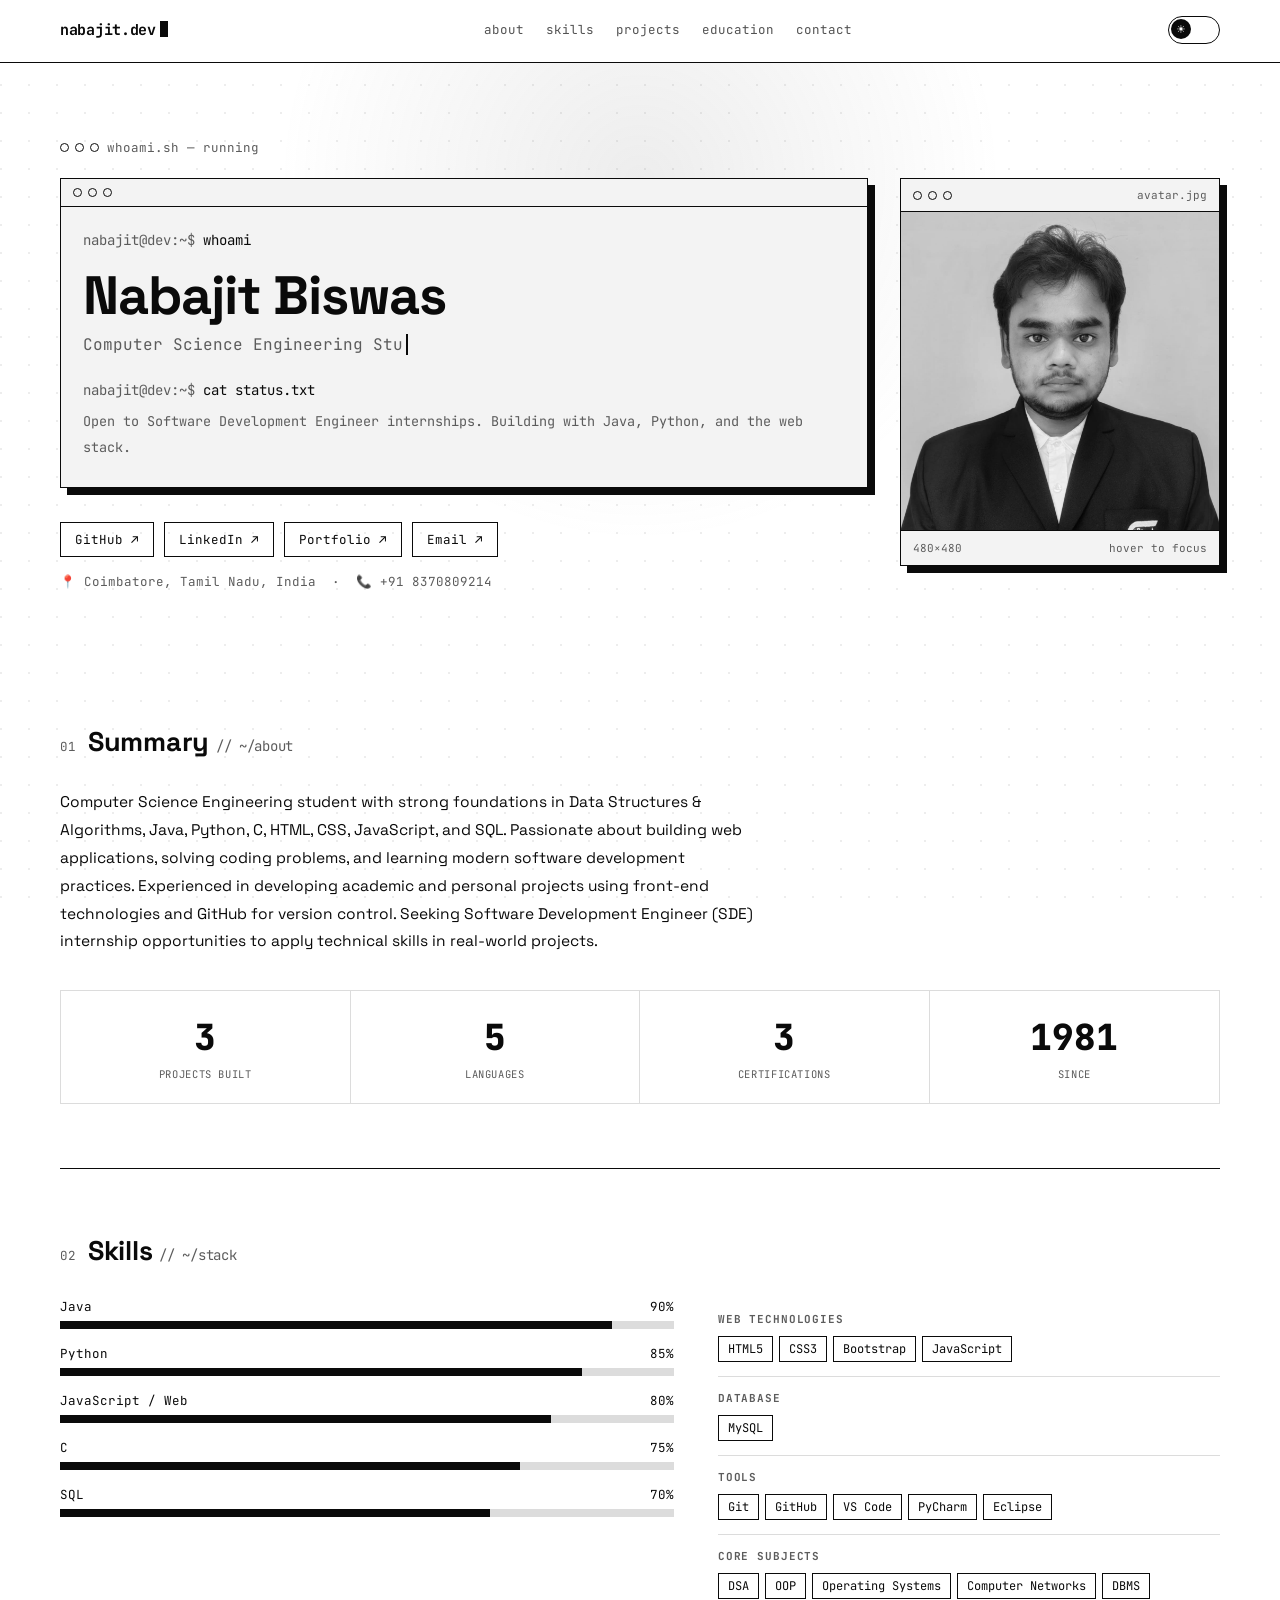
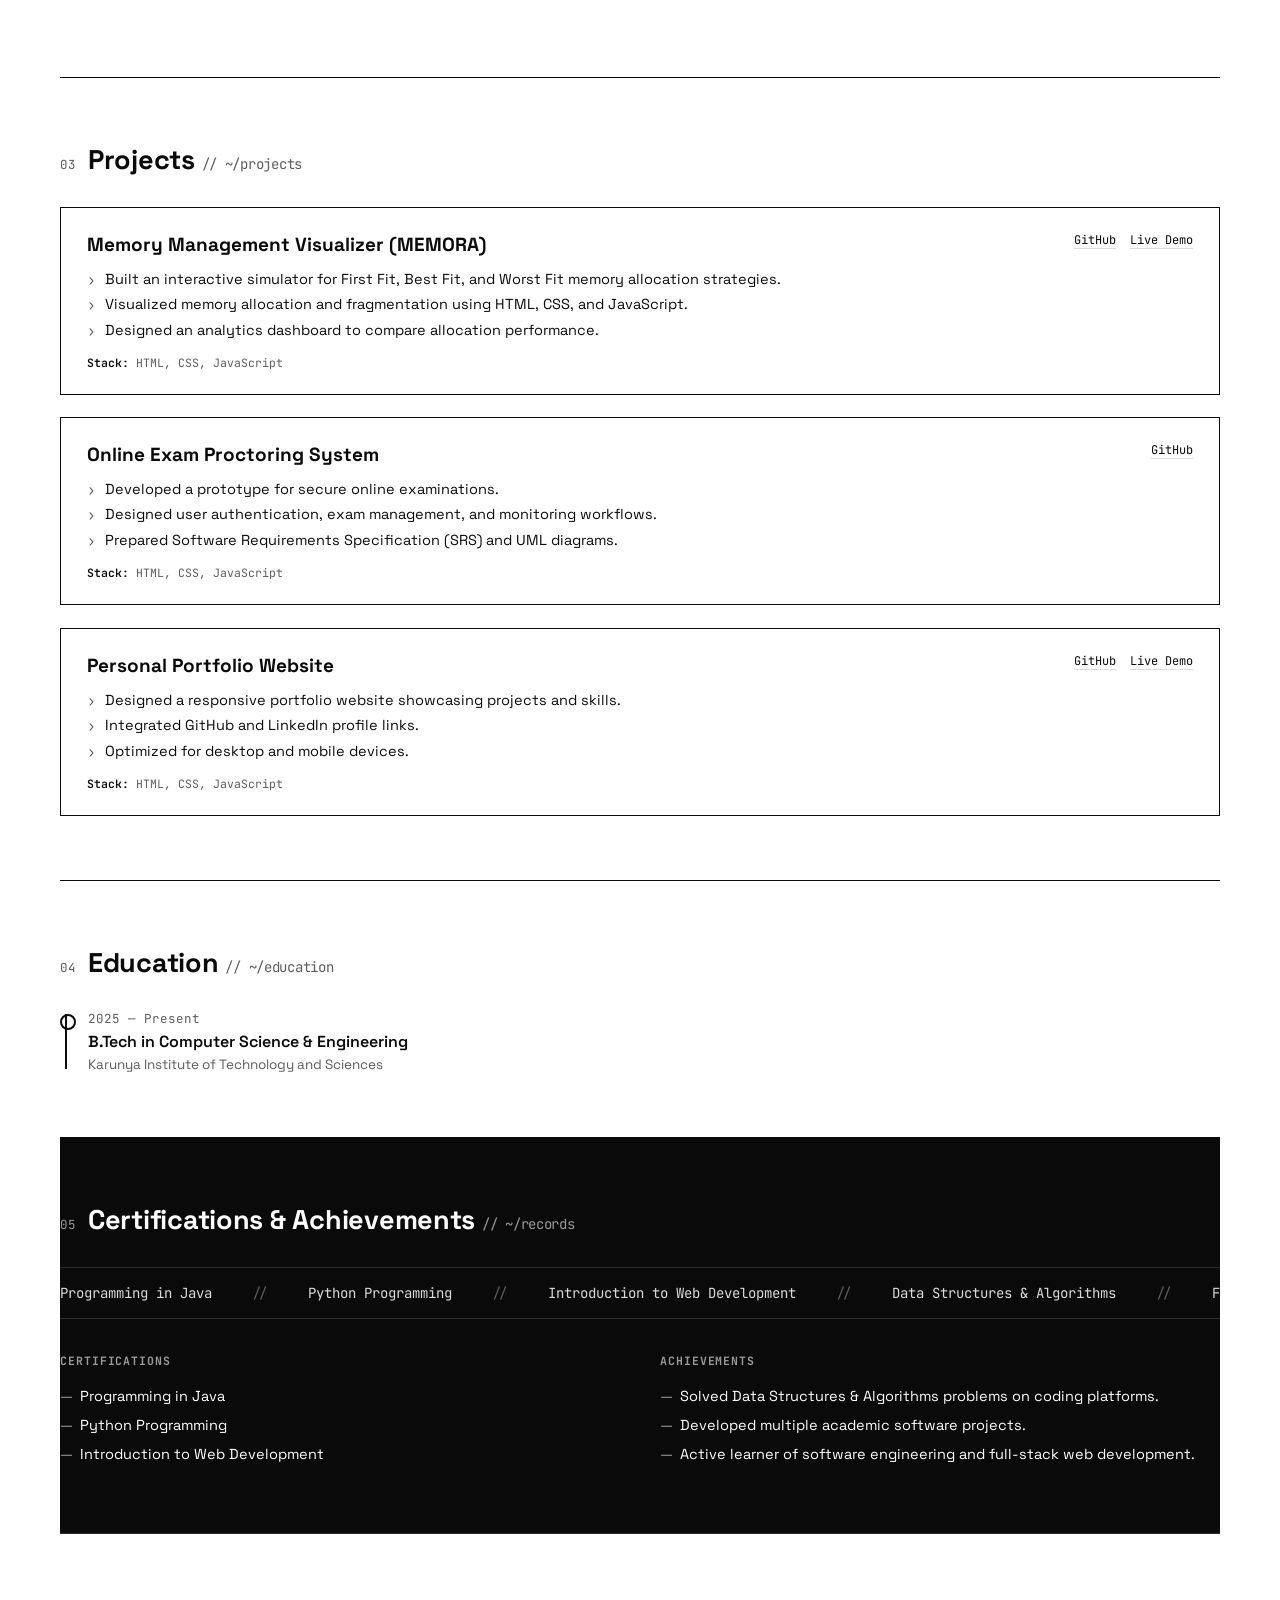
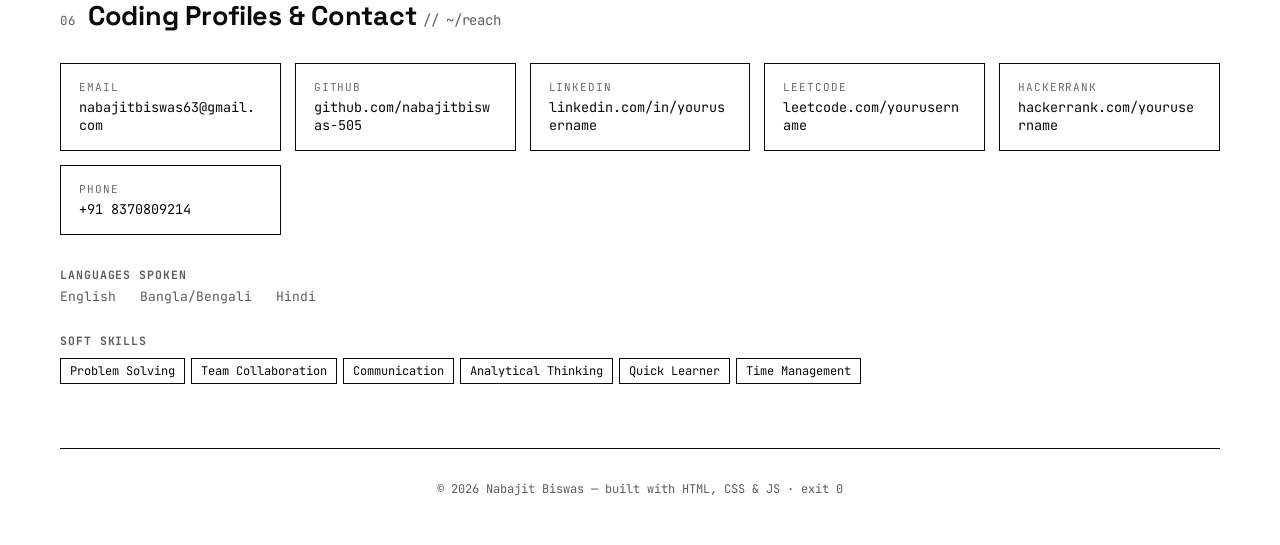
==== commit 61f99d3b: "index.html" ====
--- a/index.html
+++ b/index.html
@@ -53,7 +53,7 @@
 
         <div class="hero-links load-item" style="animation-delay:.3s;">
           <a class="pill" href="https://github.com/nabajitbiswas-505" target="_blank" rel="noopener"><span>GitHub ↗</span></a>
-          <a class="pill" href="https://linkedin.com/in/yourusername" target="_blank" rel="noopener"><span>LinkedIn ↗</span></a>
+          <a class="pill" href="https://linkedin.com/in/nabajit-biswas-971abb389" target="_blank" rel="noopener"><span>LinkedIn ↗</span></a>
           <a class="pill" href="https://yourportfolio.com" target="_blank" rel="noopener"><span>Portfolio ↗</span></a>
           <a class="pill" href="mailto:nabajitbiswas63@gmail.com"><span>Email ↗</span></a>
         </div>
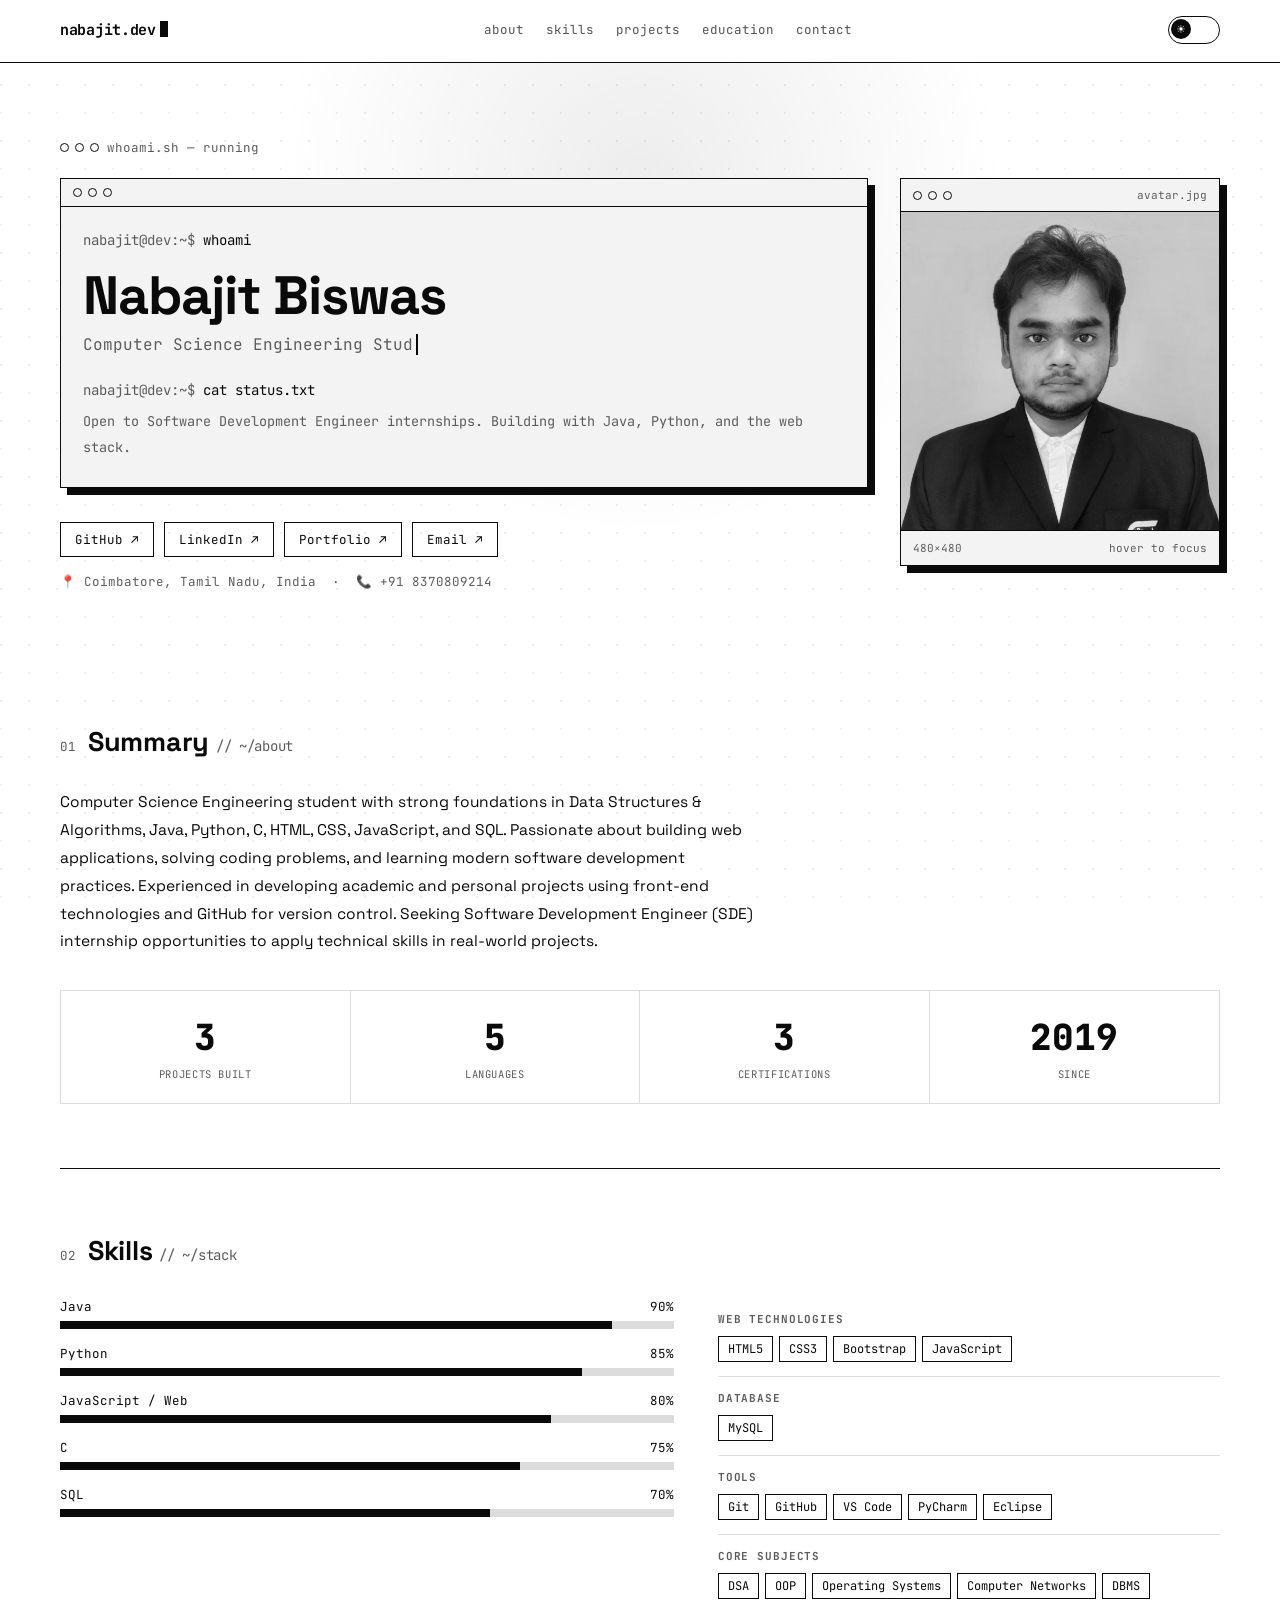
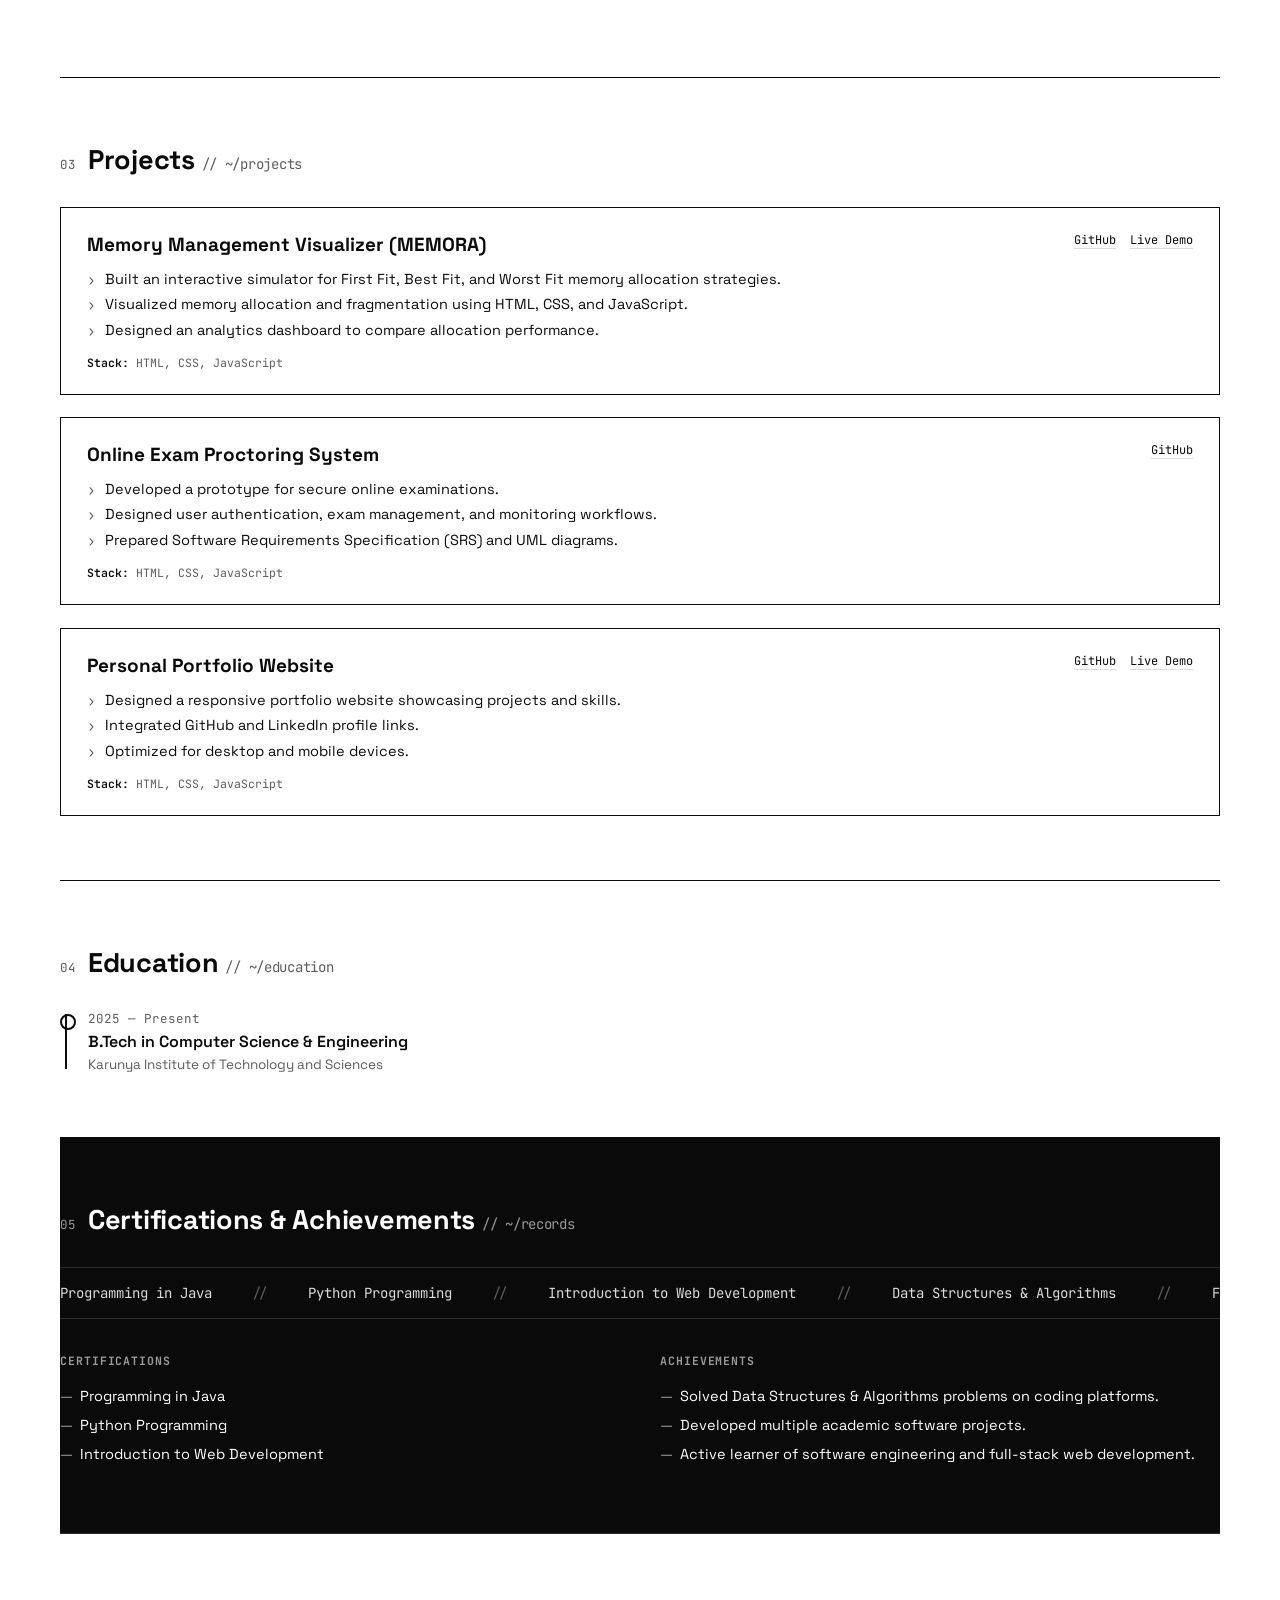
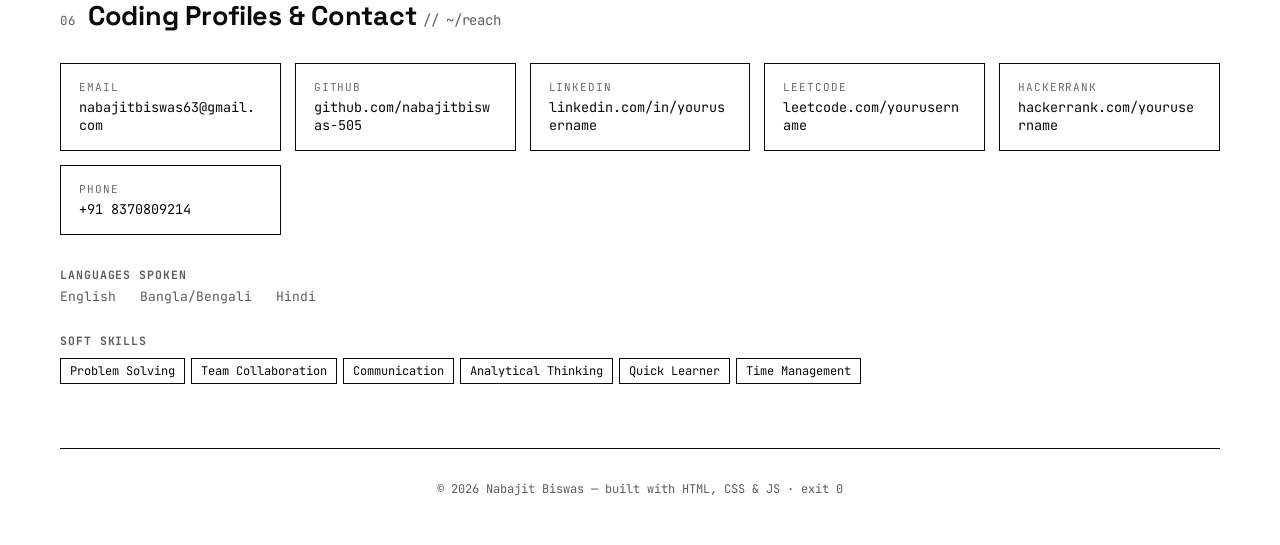
==== commit c21ba0dc: "Fix comment formatting in index.html" ====
--- a/index.html
+++ b/index.html
@@ -74,8 +74,7 @@
     </div>
   </section>
 
-  
-  <!-- ===== 01 ABOUT / SUMMARY + STATS ===== -->
+  <!--ABOUT / SUMMARY + STATS -->
   <section class="portion reveal">
     <div class="sec-head">
       <span class="sec-num mono">01</span>
@@ -277,7 +276,6 @@
   </section>
 
 </main>
-
 <footer><p>© 2026 Nabajit Biswas — built with HTML, CSS &amp; JS · exit 0</p></footer>
 
 <script src="script.js"></script>
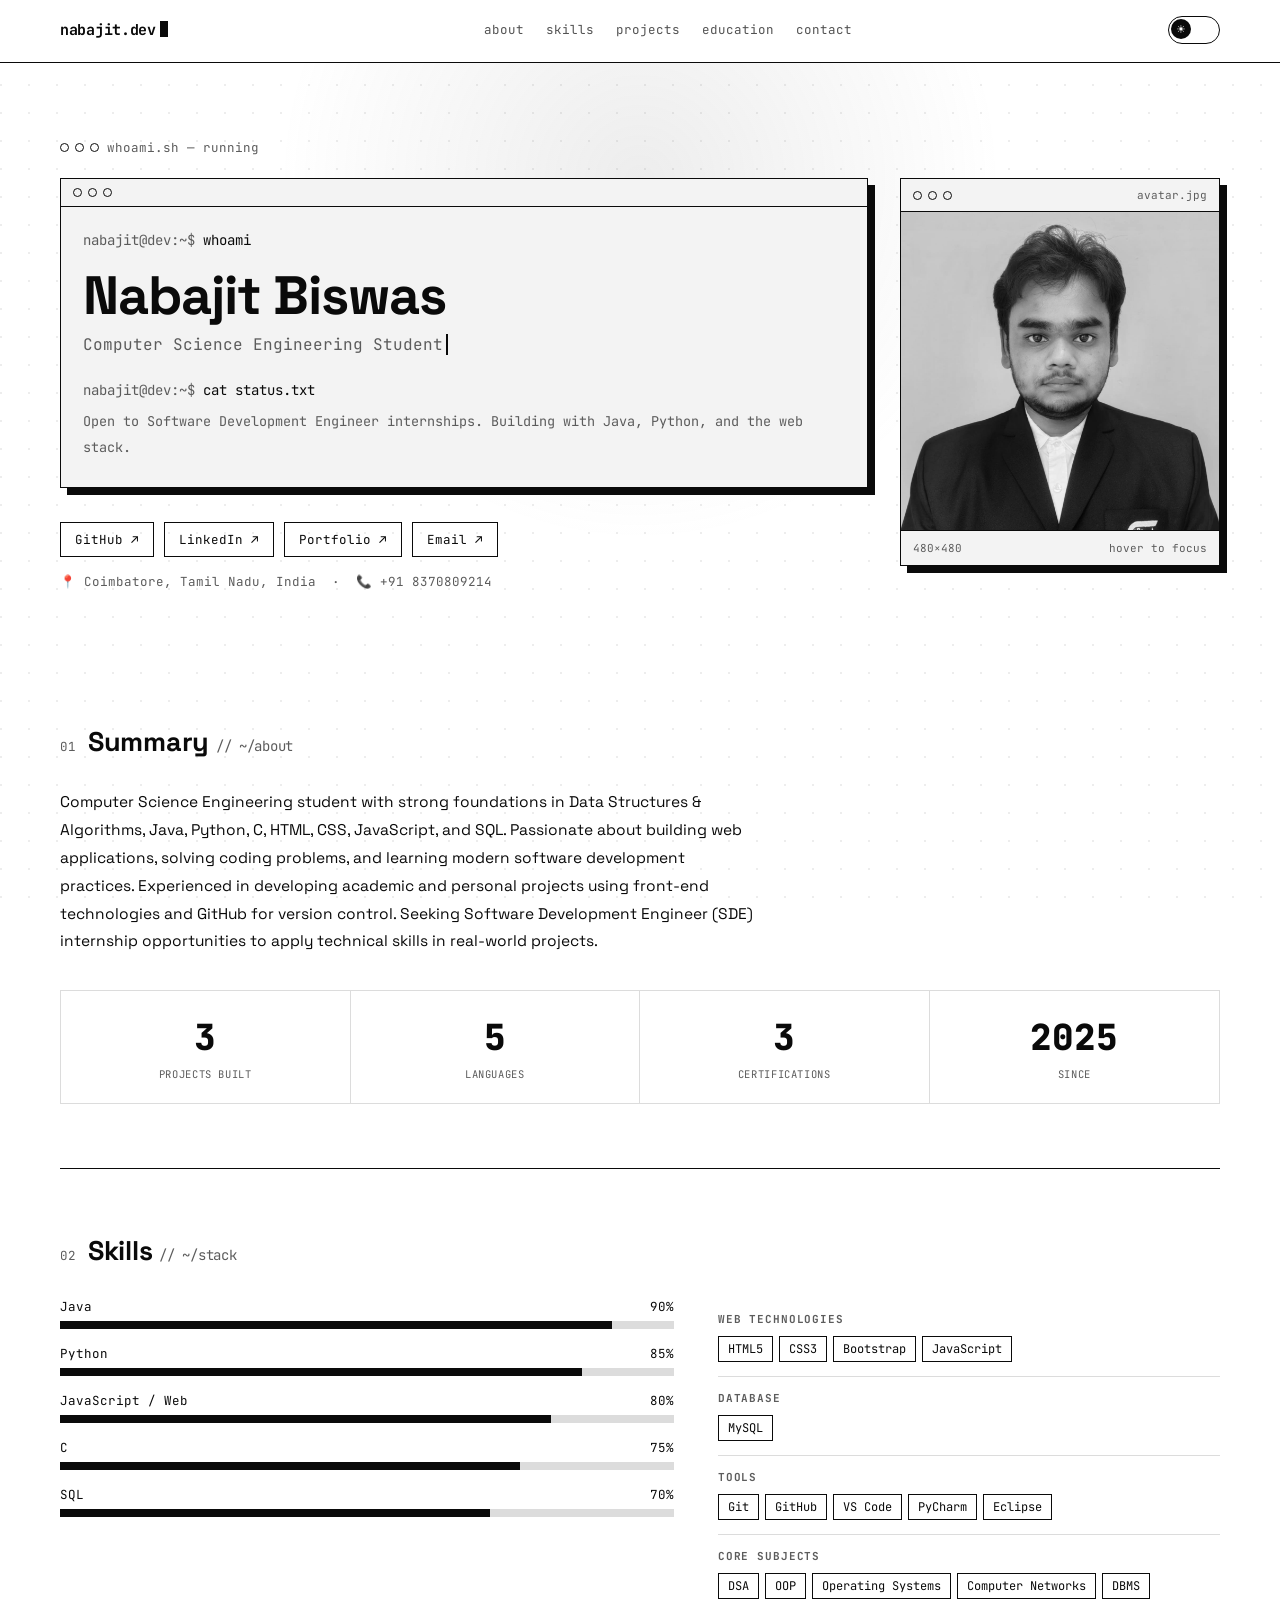
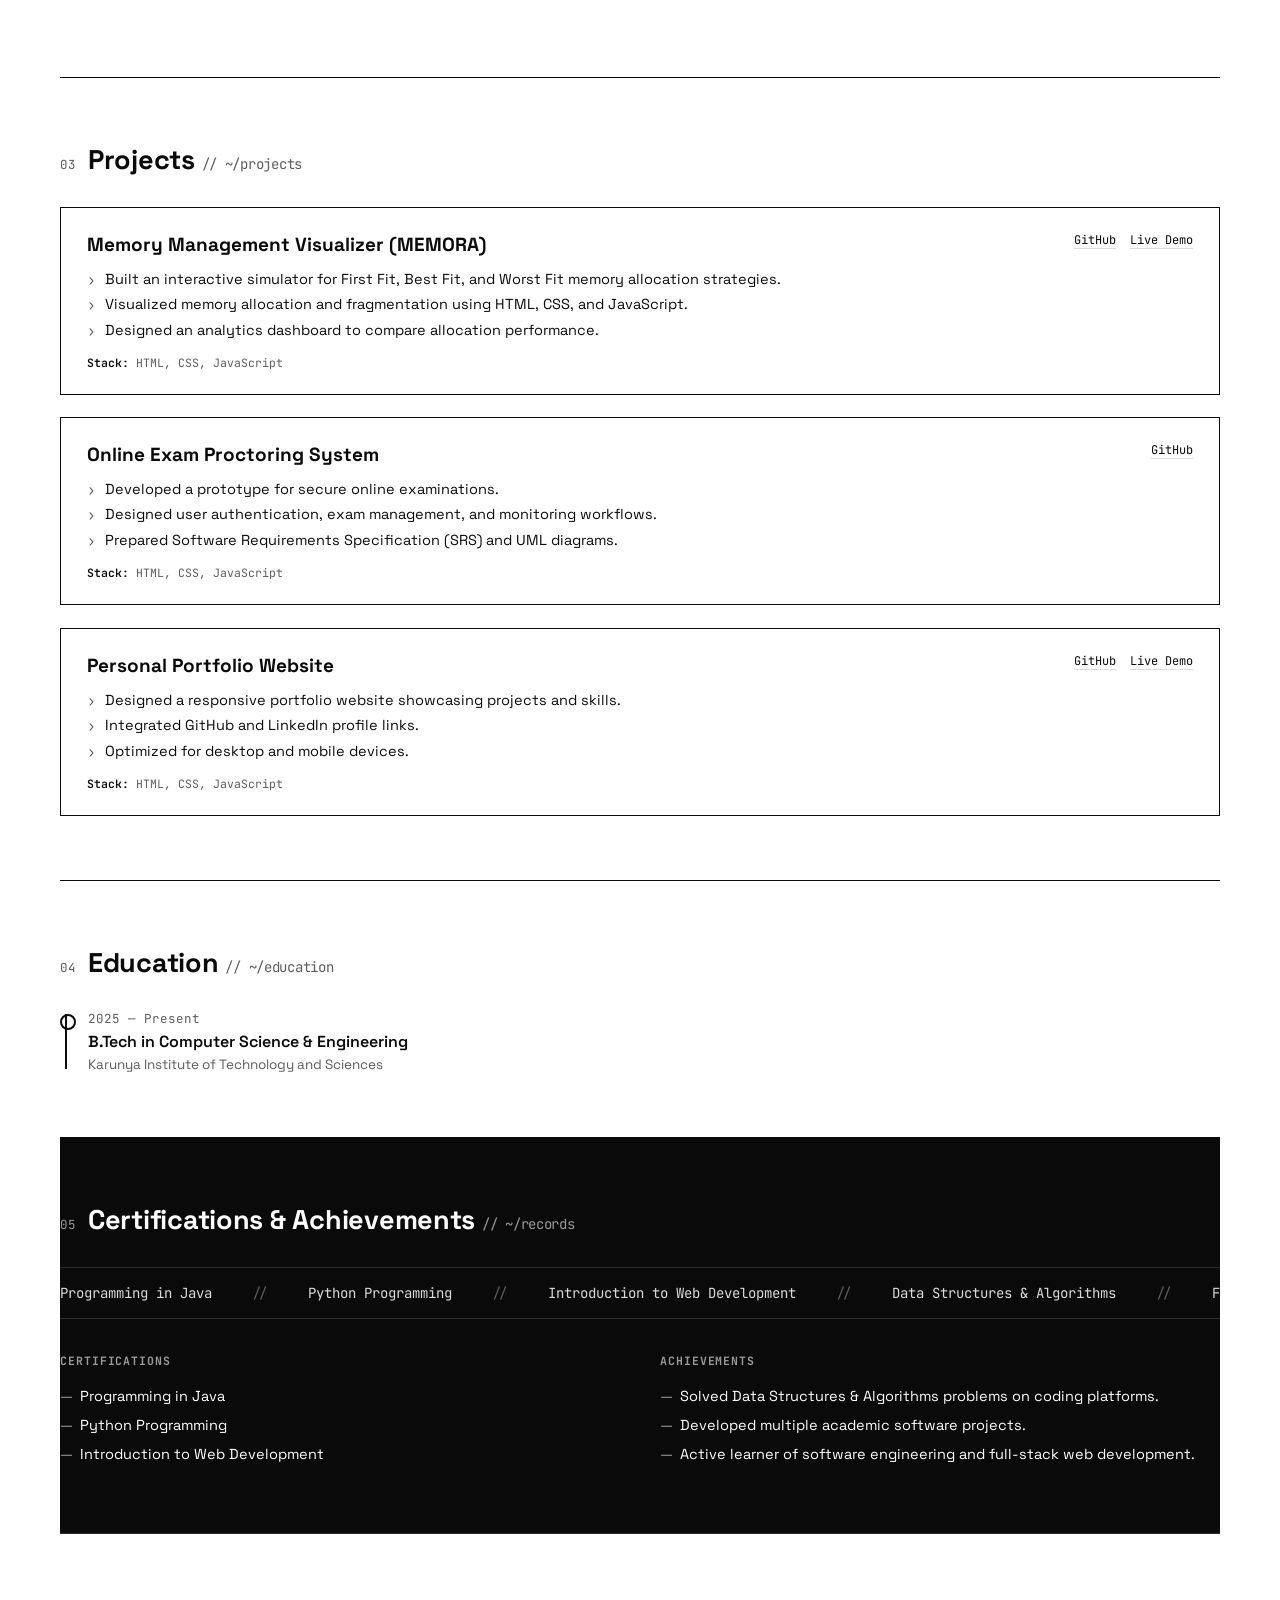
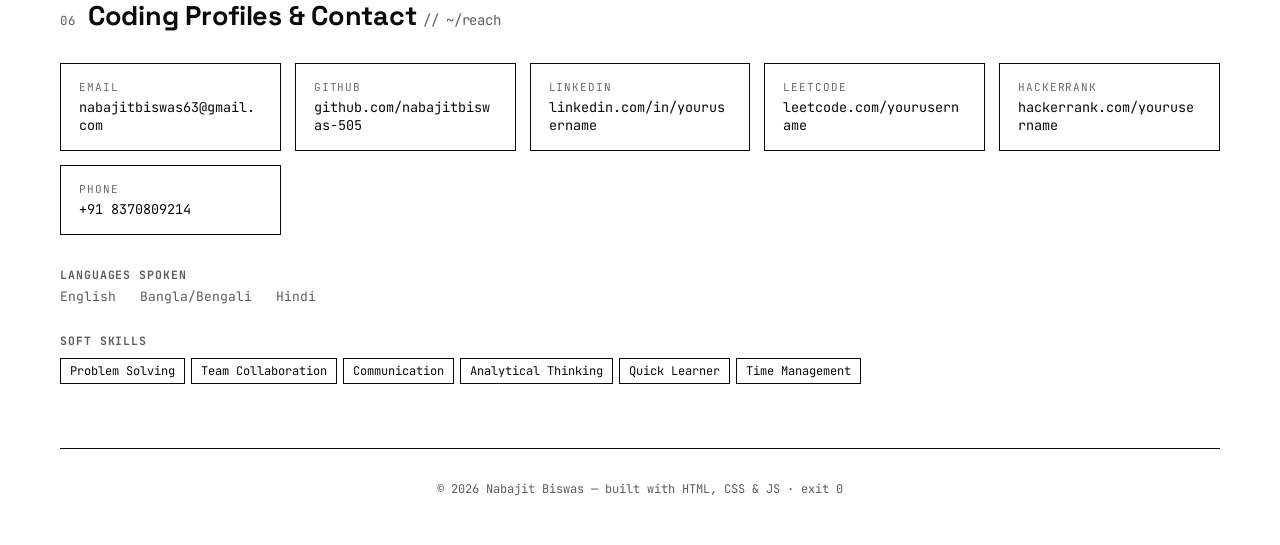
==== commit 113b650e: "index.html" ====
--- a/index.html
+++ b/index.html
@@ -195,7 +195,6 @@
       <div class="stack"><b>Stack:</b> HTML, CSS, JavaScript</div>
     </div>
   </section>
-
   <!-- ===== 04 EDUCATION ===== -->
   <section class="portion reveal" id="education">
     <div class="sec-head">
